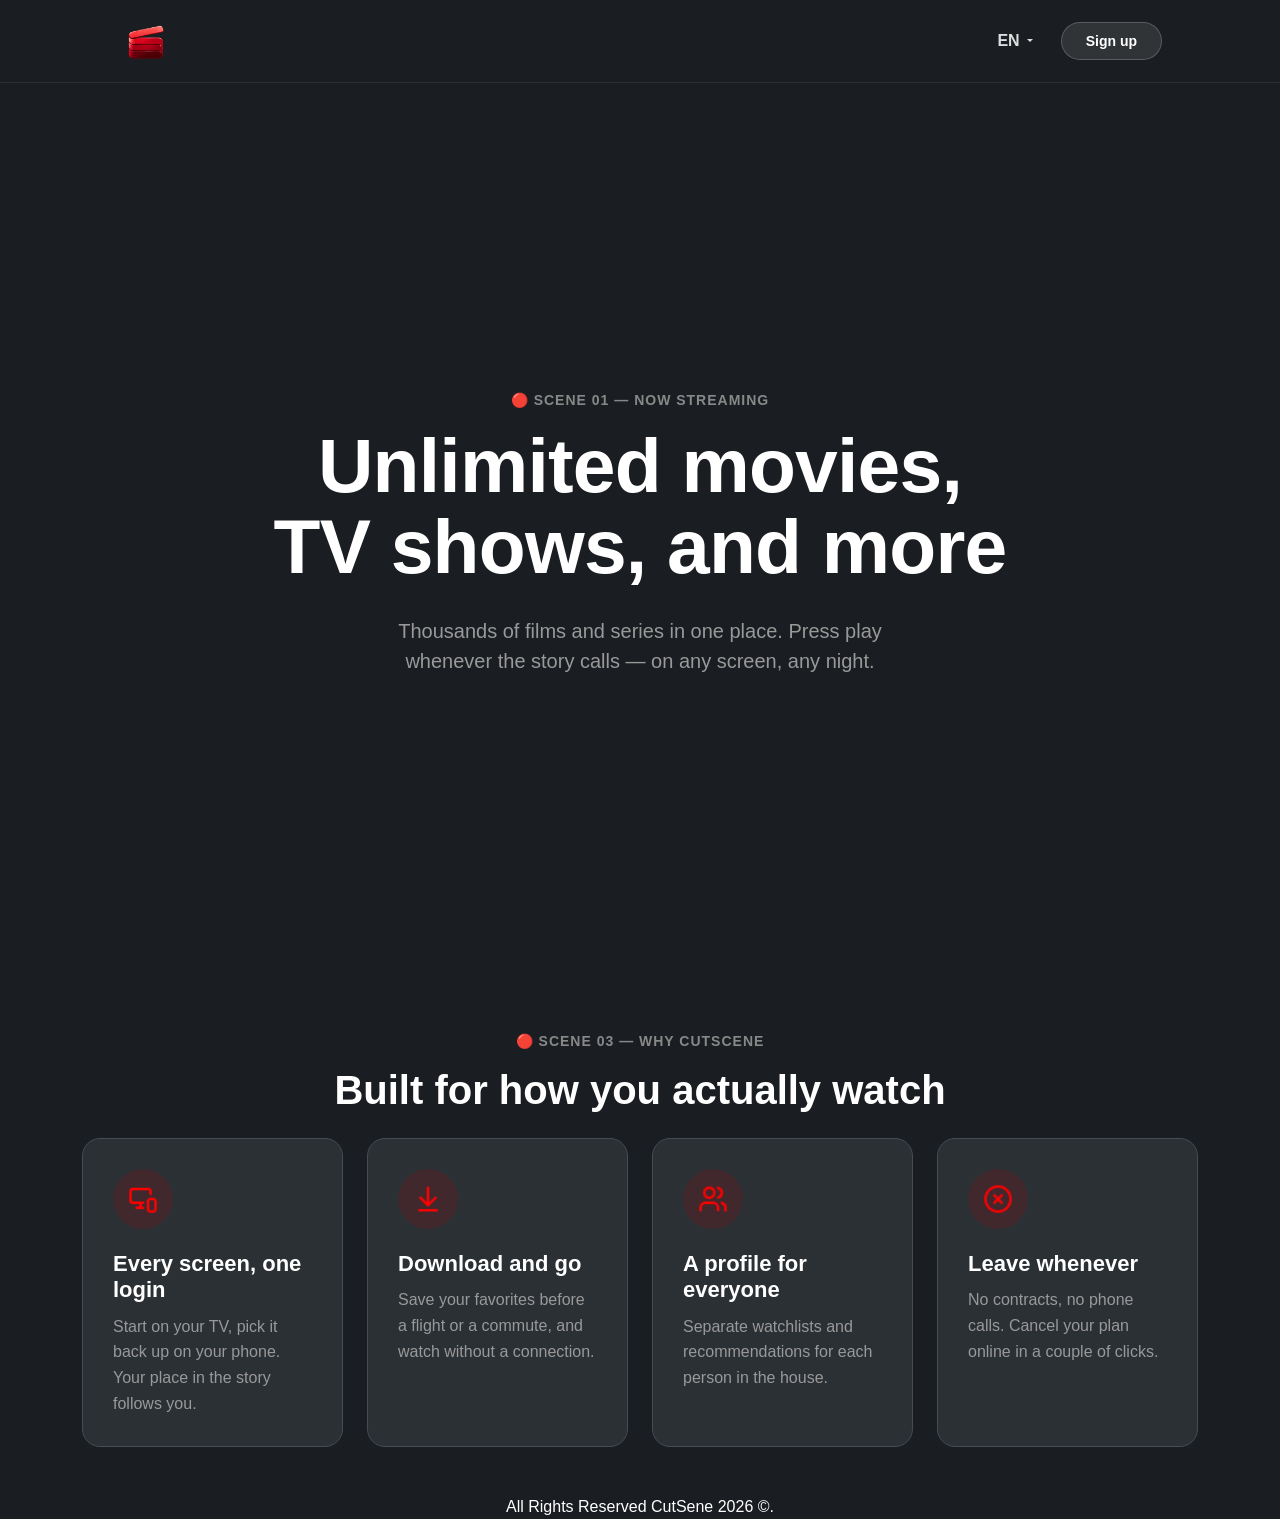
==== index.html @ 814984f8 "add signup page" ====
<!doctype html>
<html lang="en">
  <head>
    <!-- ترميز النصوص لتشفير الأحرف بدقة وتدعم كافة اللغات -->
    <meta charset="UTF-8" />

    <!-- ضبط أبعاد الشاشة لضمان تجاوب الموقع (Responsive) على كل الهواتف والشاشات -->
    <meta name="viewport" content="width=device-width, initial-scale=1.0" />

    <!-- عنوان الصفحة الذي يظهر في أعلى التبويب بالموقع -->
    <title>
      Watch Best New Movies &amp; Shows from Biggest Studios | Cutscene
    </title>

    <!-- استدعاء ملف تنسيقات Bootstrap 5 من الـ CDN مع تفعيل حماية SRI التشفيرية -->
    <link
      href="https://cdn.jsdelivr.net/npm/bootstrap@5.3.8/dist/css/bootstrap.min.css"
      rel="stylesheet"
      integrity="sha384-sRIl4kxILFvY47J16cr9ZwB07vP4J8+LH7qKQnuqkuIAvNWLzeN8tE5YBujZqJLB"
      crossorigin="anonymous"
    />

    <!-- ملف CSS المخصص للتعديل على التصميم الأساسي -->
    <link rel="stylesheet" href="assets/css/base.css" />
    <link rel="stylesheet" href="assets/css/home.css" />
  </head>
  <body>
    <!-- ==========================================
         شريط التنقل العلوي (Navbar)
         ========================================== -->
    <!-- navbar-expand-lg: تجعل القائمة مفرودة في الشاشات الكبيرة وتتحول لزر في الشاشات الصغيرة -->
    <nav class="navbar navbar-expand-lg custom-navbar">
      <!-- container px-5: حاوية تضمن توسيط المحتوى مع هامش داخلي جانبي -->
      <div class="container px-5">
        <!-- الشعار (Logo): رابط ينقل للصفحة الرئيسية -->
        <a class="navbar-brand me-4" href="#">
          <img
            src="assets/images/logo.png"
            alt="CutSene Logo"
            height="36"
            class="d-inline-block align-text-top"
          />
        </a>

        <!-- زر الهامبرجر (Toggle Button): يظهر فقط على الهواتف لفتح وغلق القائمة -->
        <!-- data-bs-toggle & data-bs-target: تربط الزر بـ id القائمة المطوية لفتحها بالجافاسكريبت -->
        <button
          class="navbar-toggler custom-toggler"
          type="button"
          data-bs-toggle="collapse"
          data-bs-target="#navbarContent"
          aria-controls="navbarContent"
          aria-expanded="false"
          aria-label="Toggle navigation"
        >
          <span class="navbar-toggler-icon"></span>
        </button>

        <!-- القائمة القابلة للطي (Collapsible Area) -->
        <div class="collapse navbar-collapse" id="navbarContent">
          <!-- مجموعة العناصر اليمنى (Right Actions) -->
          <!-- ms-auto: تضيف هامشاً تلقائياً في البداية ليدفع العناصر إلى أقصى اليمين -->
          <!-- gap-4: مسافة فاصلة بين القائمة المنسدلة والزر -->
          <div class="d-flex align-items-center gap-4 right-actions ms-auto">
            <!-- القائمة المنسدلة لاختيار اللغة (Language Dropdown) -->
            <div class="nav-item dropdown">
              <!-- dropdown-toggle: تضيف سهم القائمة المنسدلة وتفعل التفاعل معها -->
              <a
                class="nav-link dropdown-toggle text-white fw-semibold d-flex align-items-center gap-1"
                href="#"
                role="button"
                data-bs-toggle="dropdown"
                aria-expanded="false"
              >
                EN
              </a>
              <!-- dropdown-menu-dark: تجعل القائمة المنسدلة سوداء للتناسق مع الثيم -->
              <!-- dropdown-menu-end: تضمن محاذاة القائمة لليمين لكي لا تخرج عن الشاشة -->
              <ul class="dropdown-menu dropdown-menu-dark dropdown-menu-end">
                <li><a class="dropdown-item" href="#">AR</a></li>
                <li><a class="dropdown-item" href="#">EN</a></li>
              </ul>
            </div>

            <!-- زر البدء (Start Button) -->
            <!-- rounded-pill: تجعل حواف الزر دائرية تماماً (Capsule Style) -->
            <a
              href="pages/signup.html"
              class="btn btn-sign-in text-white rounded-pill fw-bold px-4"
              >Sign up</a
            >
          </div>
        </div>
      </div>
    </nav>

    <!-- ==========================================
         قسم الواجهة الرئيسية (Hero Section)
         ========================================== -->
    <section class="hero">
      <div class="container text-center">
        <!-- شارة إشعار المباشر (Now Streaming Badge) -->
        <p class="scene fw-bold">🔴 SCENE 01 — NOW STREAMING</p>

        <!-- العنوان الرئيسي (Main Heading) -->
        <!-- display-1: خط ضخم وجريء مخصص لليافطات الرئيسية في بوتستراب -->
        <h1 class="display-1 fw-bold">
          Unlimited movies,<br />
          TV shows, and more
        </h1>

        <!-- النص الوصفي الفرعي (Subtext) -->
        <!-- lead: يكبر حجم النص والتباعد ليجعل القراءة مريحة للمستخدم -->
        <p class="lead">
          Thousands of films and series in one place. Press play<br />
          whenever the story calls — on any screen, any night.
        </p>
      </div>
    </section>
    <section class="features-section py-5">
      <div class="container">
        <div class="text-center mb-4">
          <p class="scene fw-bold">🔴 SCENE 03 — WHY CUTSCENE</p>
          <h3>Built for how you actually watch</h3>
        </div>
        <div class="row g-4">
          <!-- Card 1 -->
          <div class="col-12 col-md-6 col-xl-3">
            <div class="feature-card">
              <div class="icon-box">
                <img
                  src="assets/images/monitor-smartphone.png"
                  alt="Every screen icon"
                />
              </div>
              <h5>Every screen, one login</h5>
              <p>
                Start on your TV, pick it back up on your phone. Your place in
                the story follows you.
              </p>
            </div>
          </div>
          <!-- Card 2 -->
          <div class="col-12 col-md-6 col-xl-3">
            <div class="feature-card">
              <div class="icon-box">
                <img
                  src="assets/images/arrow-down-to-line.png"
                  alt="Download icon"
                />
              </div>
              <h5>Download and go</h5>
              <p>
                Save your favorites before a flight or a commute, and watch
                without a connection.
              </p>
            </div>
          </div>
          <!-- Card 3 -->
          <div class="col-12 col-md-6 col-xl-3">
            <div class="feature-card">
              <div class="icon-box">
                <img src="assets/images/users.png" alt="Profiles icon" />
              </div>
              <h5>A profile for everyone</h5>
              <p>
                Separate watchlists and recommendations for each person in the
                house.
              </p>
            </div>
          </div>
          <!-- Card 4 -->
          <div class="col-12 col-md-6 col-xl-3">
            <div class="feature-card">
              <div class="icon-box">
                <img
                  src="assets/images/circle-x.png"
                  alt="Cancel anytime icon"
                />
              </div>
              <h5>Leave whenever</h5>
              <p>
                No contracts, no phone calls. Cancel your plan online in a
                couple of clicks.
              </p>
            </div>
          </div>
        </div>
      </div>
    </section>
    <!-- ==========================================
         الفوتر (Footer)
         ========================================== -->
    <footer class="custom-footer">
      <div class="container text-center">
        <!-- mb-0: إلغاء الهامش السفلي الافتراضي للفقرة لمنع المسافات الزائدة -->
        <p class="mb-0">All Rights Reserved CutSene 2026 ©.</p>
      </div>
    </footer>

    <!-- ملف Bootstrap Javascript Bundle (يشمل التفاعلات مثل فتح القوائم والـ Dropdowns) -->

    <script
      src="https://cdn.jsdelivr.net/npm/bootstrap@5.3.8/dist/js/bootstrap.bundle.min.js"
      integrity="sha384-FKyoEForCGlyvwx9Hj09JcYn3nv7wiPVlz7YYwJrWVcXK/BmnVDxM+D2scQbITxI"
      crossorigin="anonymous"
    ></script>
  </body>
</html>
---- assets/css/base.css ----
/* ==========================================
   Base / Shared Styles
   ========================================== */

/* Design Tokens */
/* Ensure padding & border don't break width */
*,
*::before,
*::after {
    box-sizing: border-box;
}
:root {
    --color-bg: #1a1d21;
    --color-bg-navbar: #1a1d21;
    --color-bg-card: #2b3035;
    --color-bg-icon: #40282d;
    --color-accent: #e50914;
    --color-text: #ffffff;
    --color-text-muted: #999999;
    --color-text-subtle: #888888;
    --color-border: #464c52;
    --color-border-soft: rgba(255, 255, 255, 0.08);

    --font-display: 'PP Right Grotesk', 'Clash Display', 'Arial Black', sans-serif;
    --font-body: -apple-system, BlinkMacSystemFont, 'Segoe UI', Roboto, Helvetica, Arial, sans-serif;

    --radius-sm: 10px;
    --radius-md: 18px;
    --radius-pill: 999px;
    --transition-base: all 0.3s ease;
    --shadow-card: 0 10px 30px rgba(0, 0, 0, 0.35);
}



body {
    display: flex;
    flex-direction: column;
    background-color: var(--color-bg);
    color: var(--color-text);
    font-family: var(--font-body);
    overflow-x: hidden;
}

img {
    max-width: 100%;
    height: auto;
}

a {
    color: var(--color-text);
    transition: var(--transition-base);
    text-decoration: none;
}

a:hover {
    color: var(--color-accent);
}


/* Footer */
/* .custom-footer {
    background-color: var(--color-bg);
    color: var(--color-text-subtle);
    padding: 20px 0;
    font-size: 14px;
    border-top: 1px solid var(--color-border-soft);
    margin-top: auto;
} */

/* Shared Responsive Styles */
@media (max-width: 991.98px) {
    .navbar .container {
        padding-left: 24px;
        padding-right: 24px;
    }

    .navbar-collapse {
        margin-top: 16px;
        padding-top: 16px;
        border-top: 1px solid var(--color-border-soft);
    }

    .btn-sign-in {
        text-align: center;
    }
}
---- assets/css/home.css ----
/* ==========================================
   Home Page Styles
   ========================================== */


.btn-sign-in {
    background-color: rgba(255, 255, 255, 0.1);
    border: 1px solid rgba(255, 255, 255, 0.2);
    font-size: 14px;
    padding: 10px 24px;
    line-height: 1.2;
    transition: var(--transition-base);
    white-space: nowrap;
}

.btn-sign-in:hover,
.btn-sign-in:focus {
    background-color: var(--color-accent);
    border-color: var(--color-accent);
    color: var(--color-text);
    transform: translateY(-1px);
}
.custom-navbar {
    background-color: var(--color-bg-navbar);
    padding: 16px 0;
    border-bottom: 1px solid var(--color-border-soft);
}

.navbar-brand img {
    width: auto;
    height: 36px;
}

.nav-link.dropdown-toggle {
    padding: 6px 4px;
    opacity: 0.85;
    transition: var(--transition-base);
}

.nav-link.dropdown-toggle:hover,
.nav-link.dropdown-toggle:focus,
.nav-link.dropdown-toggle.show {
    opacity: 1;
    color: var(--color-accent) !important;
}

.dropdown-toggle::after {
    vertical-align: middle;
    font-size: 12px;
}

.dropdown-menu {
    background-color: var(--color-bg-card);
    border: 1px solid var(--color-border);
    border-radius: var(--radius-sm);
    padding: 8px;
    margin-top: 10px;
}

.dropdown-item {
    color: var(--color-text);
    border-radius: 6px;
    padding: 8px 14px;
    transition: var(--transition-base);
}

.dropdown-item:hover,
.dropdown-item:focus {
    background-color: var(--color-accent);
    color: var(--color-text);
}

.custom-toggler {
    border-color: rgba(255, 255, 255, 0.15);
    padding: 6px 10px;
}

.custom-toggler:focus {
    box-shadow: 0 0 0 3px rgba(229, 9, 20, 0.35);
}

.custom-toggler .navbar-toggler-icon {
    filter: invert(1);
}

/* Hero */
.hero {
    padding: 100px 0;
}

.scene {
    color: var(--color-text-subtle);
    font-weight: 600;
    letter-spacing: 1px;
    font-size: 14px;
    margin-bottom: 14px;
}

.hero h1 {
    font-family: var(--font-display);
    font-weight: 600;
    letter-spacing: -0.01em;
    line-height: 1.05;
    font-size: clamp(2.5rem, 6vw, 5.5rem);
}

.hero .lead {
    max-width: 700px;
    margin: 30px auto 0;
    color: var(--color-text-muted);
    font-size: clamp(1rem, 2vw, 1.25rem);
}

/* Features & Cards */
.features-section h3 {
    color: var(--color-text);
    font-family: var(--font-display);
    font-size: clamp(1.75rem, 4vw, 2.5rem);
    font-weight: 700;
    margin-bottom: 10px;
}

.feature-card {
    background-color: var(--color-bg-card);
    border: 1px solid var(--color-border);
    border-radius: var(--radius-md);
    padding: 30px;
    height: 100%;
    transition: var(--transition-base);
}

.feature-card:hover {
    border-color: var(--color-accent);
    box-shadow: var(--shadow-card);
    transform: translateY(-4px);
}

.icon-box {
    width: 60px;
    height: 60px;
    background-color: var(--color-bg-icon);
    border-radius: 50%;
    display: flex;
    align-items: center;
    justify-content: center;
    margin-bottom: 22px;
}

.icon-box img {
    width: 30px;
    height: 30px;
    object-fit: contain;
}

.feature-card h5 {
    color: var(--color-text);
    font-size: 22px;
    font-weight: 700;
    margin-bottom: 10px;
}

.feature-card p {
    color: var(--color-text-muted);
    font-size: 16px;
    line-height: 1.6;
    margin: 0;
}


.footer-logo{ height: 26px; width: auto; }

/* Desktop Home Layout */
@media (min-width: 769px) {
    .hero {
        min-height: 100vh;
        display: flex;
        align-items: center;
        justify-content: center;
    }

    .features-section {
        padding-top: 80px;
        padding-bottom: 80px;
    }
}
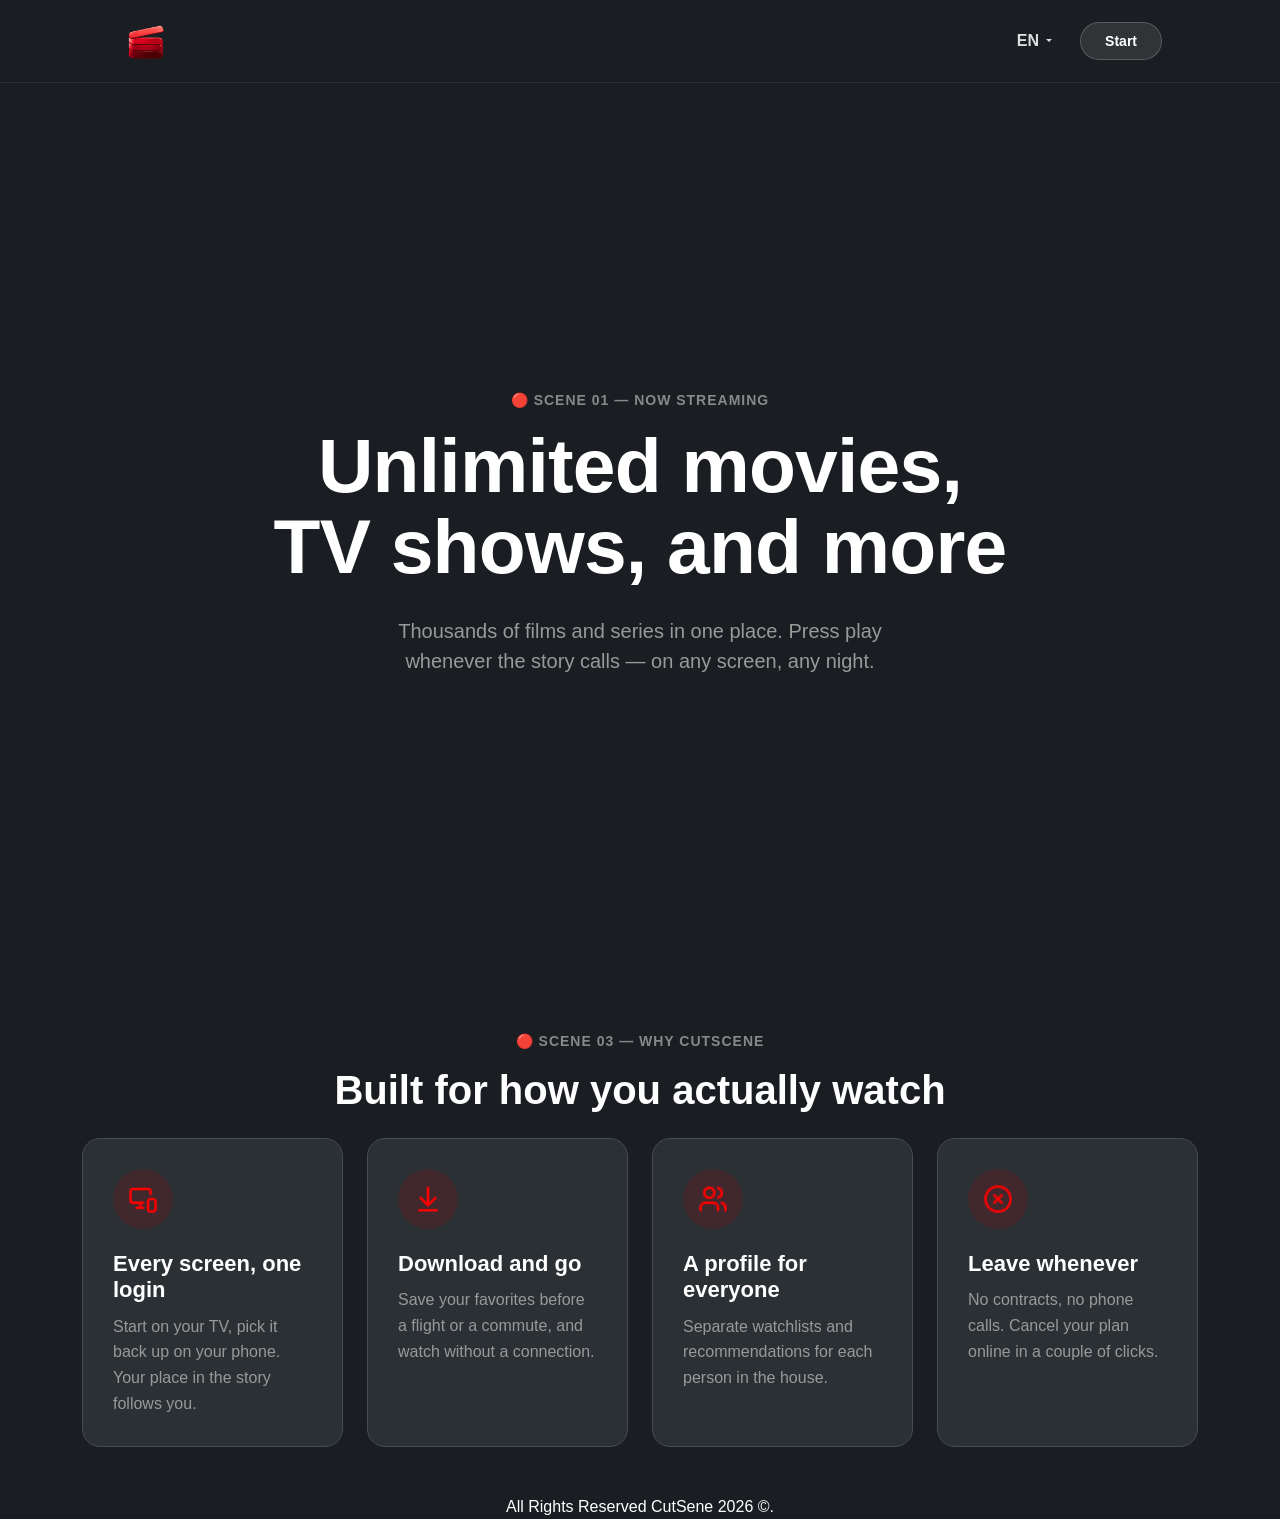
==== commit 61a884f2: "linkup pages" ====
--- a/index.html
+++ b/index.html
@@ -85,9 +85,9 @@
             <!-- زر البدء (Start Button) -->
             <!-- rounded-pill: تجعل حواف الزر دائرية تماماً (Capsule Style) -->
             <a
-              href="pages/signup.html"
+              href="pages/dashboard.html"
               class="btn btn-sign-in text-white rounded-pill fw-bold px-4"
-              >Sign up</a
+              >Start</a
             >
           </div>
         </div>
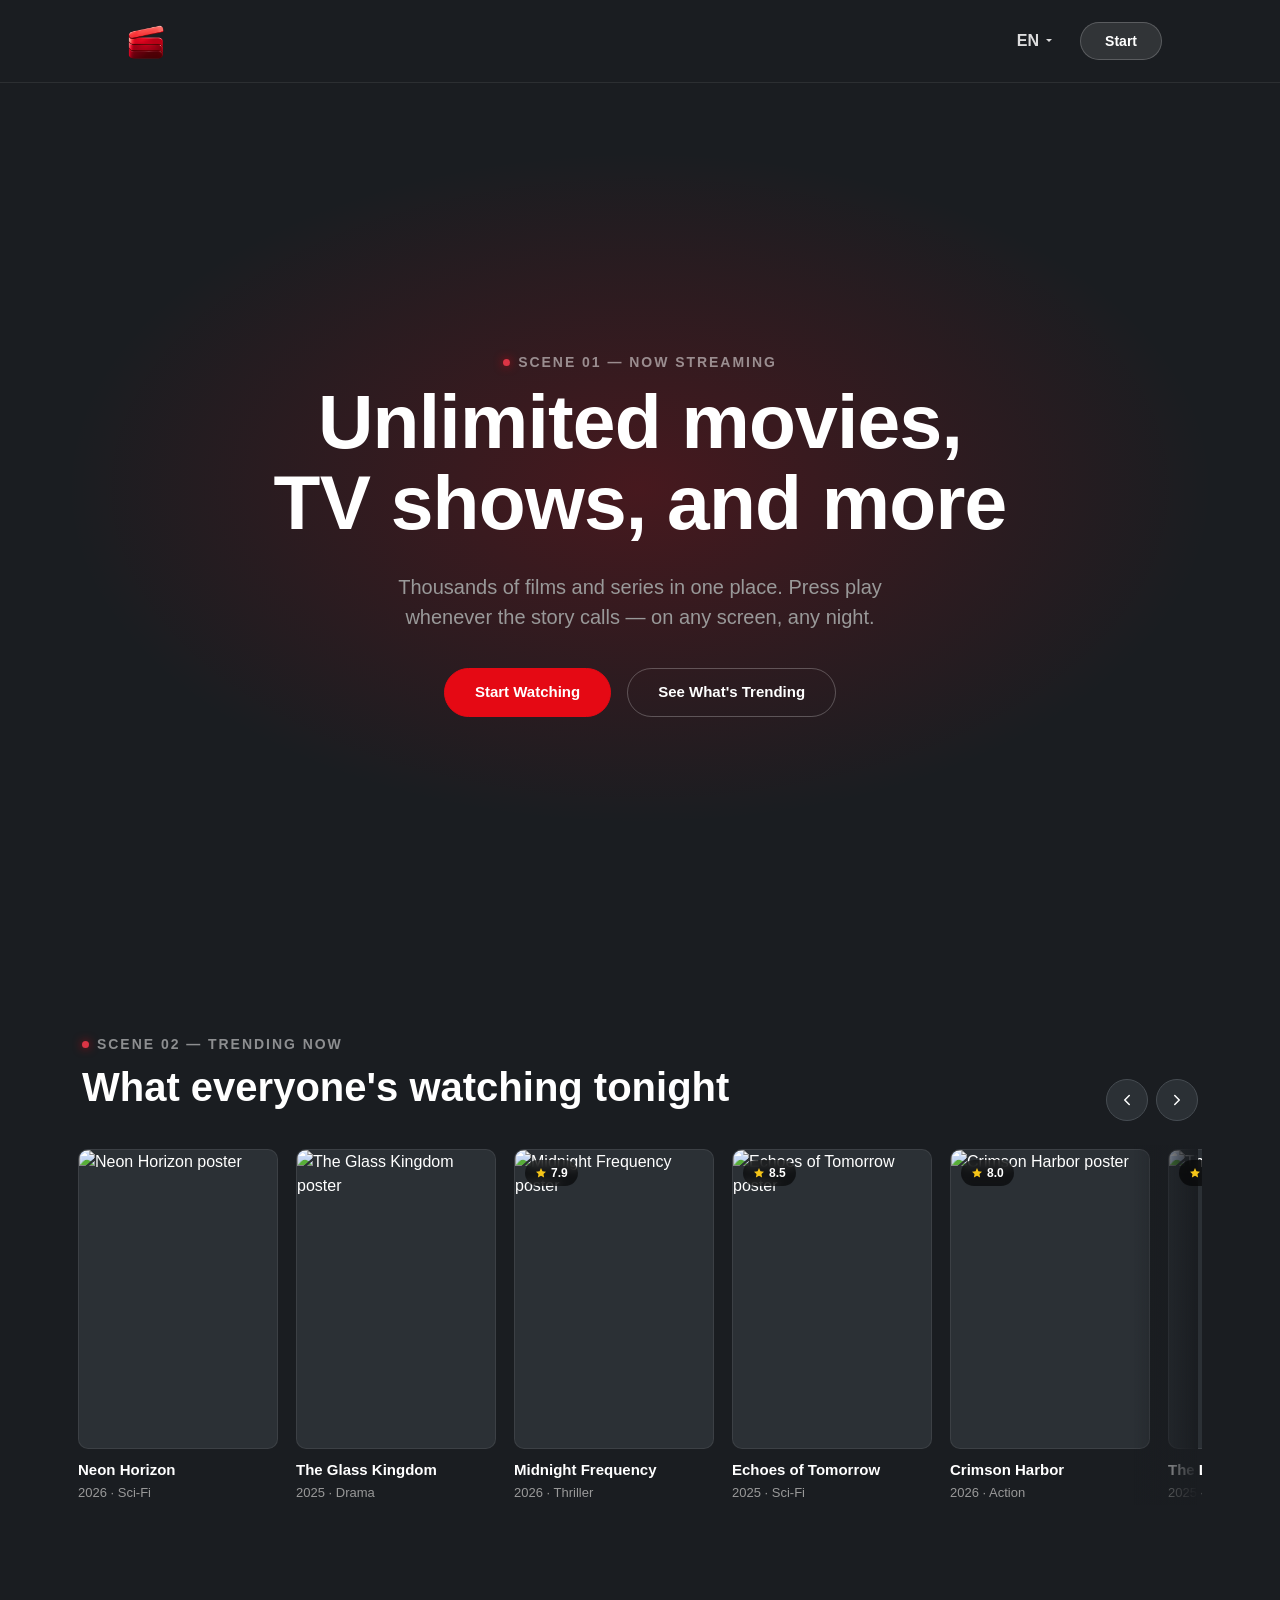
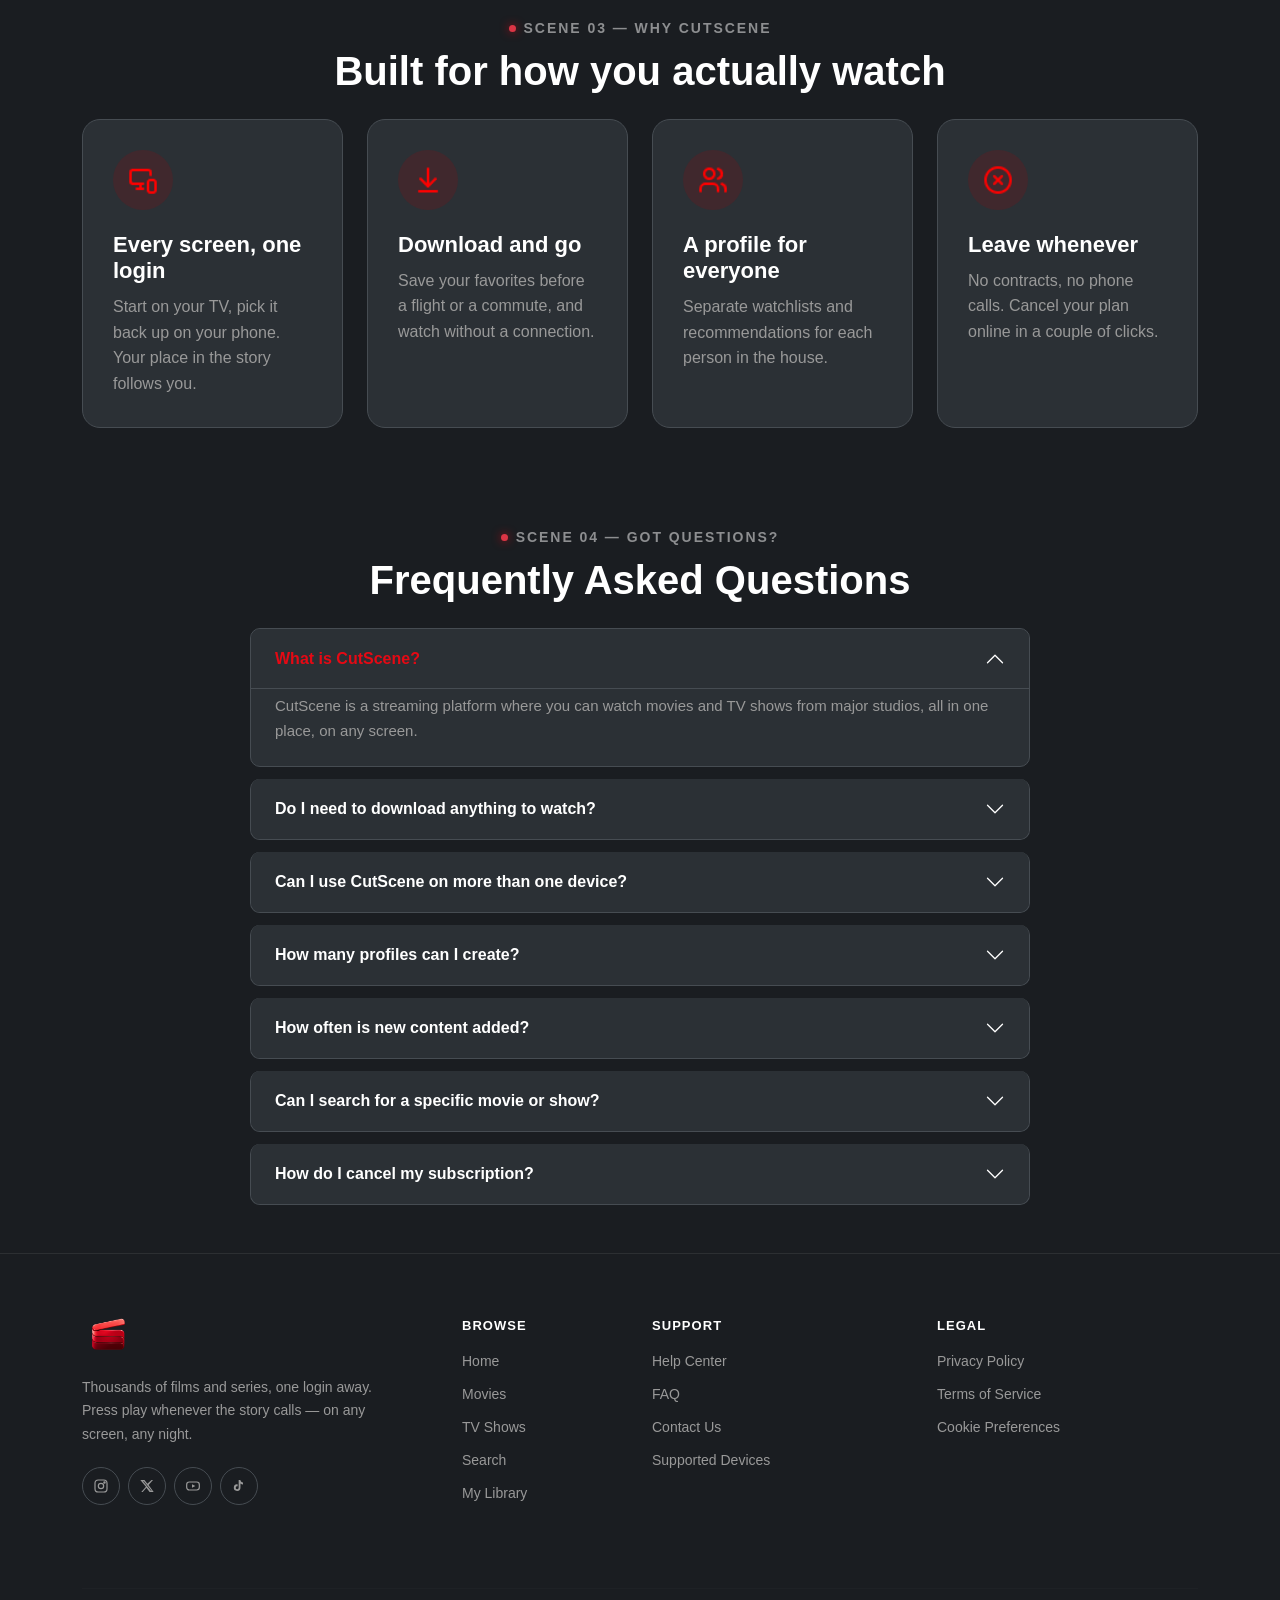
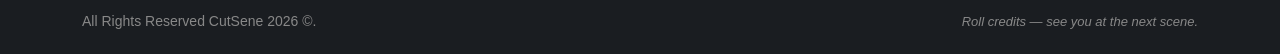
==== commit 31a41822: "new home page update" ====
--- a/index.html
+++ b/index.html
@@ -21,8 +21,8 @@
     />
 
     <!-- ملف CSS المخصص للتعديل على التصميم الأساسي -->
-    <link rel="stylesheet" href="assets/css/base.css" />
-    <link rel="stylesheet" href="assets/css/home.css" />
+    <link rel="stylesheet" href="./assets/css/base.css" />
+    <link rel="stylesheet" href="./assets/css/home.css" />
   </head>
   <body>
     <!-- ==========================================
@@ -85,7 +85,7 @@
             <!-- زر البدء (Start Button) -->
             <!-- rounded-pill: تجعل حواف الزر دائرية تماماً (Capsule Style) -->
             <a
-              href="pages/dashboard.html"
+              href="pages/home.html"
               class="btn btn-sign-in text-white rounded-pill fw-bold px-4"
               >Start</a
             >
@@ -99,8 +99,15 @@
          ========================================== -->
     <section class="hero">
       <div class="container text-center">
+        <div class="hero-glow" aria-hidden="true"></div>
+
         <!-- شارة إشعار المباشر (Now Streaming Badge) -->
-        <p class="scene fw-bold">🔴 SCENE 01 — NOW STREAMING</p>
+        <p
+          class="eyebrow d-inline-flex align-items-center gap-2 text-uppercase small fw-semibold text-white-50 mb-2"
+        >
+          <span class="eyebrow-dot rounded-circle bg-danger"></span>SCENE 01 —
+          NOW STREAMING
+        </p>
 
         <!-- العنوان الرئيسي (Main Heading) -->
         <!-- display-1: خط ضخم وجريء مخصص لليافطات الرئيسية في بوتستراب -->
@@ -115,12 +122,321 @@
           Thousands of films and series in one place. Press play<br />
           whenever the story calls — on any screen, any night.
         </p>
+
+        <!-- أزرار الدعوة لاتخاذ إجراء (Call-to-Action Buttons) -->
+        <div
+          class="hero-actions d-flex flex-column flex-sm-row justify-content-center align-items-center gap-3"
+        >
+          <a
+            href="pages/home.html"
+            class="btn btn-primary-accent rounded-pill fw-bold"
+            >Start Watching</a
+          >
+          <a href="#trending" class="btn btn-outline-ghost rounded-pill fw-bold"
+            >See What's Trending</a
+          >
+        </div>
       </div>
     </section>
-    <section class="features-section py-5">
+    <!-- ==========================================
+         قسم الأعلى مشاهدة الآن (Trending Now)
+         ========================================== -->
+    <section class="trending-section py-5" id="trending">
+      <div class="container">
+        <!-- عنوان القسم مع أزرار التحكم في السلايدر -->
+        <div
+          class="section-heading-row d-flex flex-wrap justify-content-between align-items-end mb-4"
+        >
+          <div>
+            <p
+              class="eyebrow d-inline-flex align-items-center gap-2 text-uppercase small fw-semibold text-white-50 mb-2"
+            >
+              <span class="eyebrow-dot rounded-circle bg-danger"></span>SCENE
+              02 — TRENDING NOW
+            </p>
+            <h3>What everyone's watching tonight</h3>
+          </div>
+
+          <!-- أزرار السابق/التالي للتحكم بالسلايدر يدوياً -->
+          <div class="trending-controls d-flex gap-2">
+            <button
+              type="button"
+              class="slider-btn"
+              id="trendPrevBtn"
+              aria-label="Scroll to previous titles"
+            >
+              <svg viewBox="0 0 24 24" fill="none" stroke="currentColor" stroke-width="2" stroke-linecap="round" stroke-linejoin="round">
+                <polyline points="15 18 9 12 15 6"></polyline>
+              </svg>
+            </button>
+            <button
+              type="button"
+              class="slider-btn"
+              id="trendNextBtn"
+              aria-label="Scroll to next titles"
+            >
+              <svg viewBox="0 0 24 24" fill="none" stroke="currentColor" stroke-width="2" stroke-linecap="round" stroke-linejoin="round">
+                <polyline points="9 18 15 12 9 6"></polyline>
+              </svg>
+            </button>
+          </div>
+        </div>
+
+        <!-- شريط البطاقات القابل للتمرير أفقياً -->
+        <div class="trending-wrapper">
+          <div class="trending-track" id="trendingTrack">
+            <!-- Card 1 -->
+            <article class="trending-card">
+              <div class="trending-poster">
+                <img
+                  src="https://picsum.photos/seed/neon-horizon/400/600"
+                  alt="Neon Horizon poster"
+                  loading="lazy"
+                />
+                
+                <div class="trending-hover">
+                  <button type="button" class="play-circle" aria-label="Play Neon Horizon">
+                    <svg viewBox="0 0 24 24" fill="currentColor"><path d="M8 5v14l11-7z"/></svg>
+                    
+
+                  </button>
+                </div>
+              </div>
+              <div class="trending-info">
+                <h6>Neon Horizon</h6>
+                <p>2026 · Sci-Fi</p>
+              </div>
+            </article>
+
+            <!-- Card 2 -->
+            <article class="trending-card">
+              <div class="trending-poster">
+                <img
+                  src="https://picsum.photos/seed/glass-kingdom/400/600"
+                  alt="The Glass Kingdom poster"
+                  loading="lazy"
+                />
+                
+                <div class="trending-hover">
+                  <button type="button" class="play-circle" aria-label="Play The Glass Kingdom">
+                    <svg viewBox="0 0 24 24" fill="currentColor"><path d="M8 5v14l11-7z"/></svg>
+                  </button>
+                </div>
+              </div>
+              <div class="trending-info">
+                <h6>The Glass Kingdom</h6>
+                <p>2025 · Drama</p>
+              </div>
+            </article>
+
+            <!-- Card 3 -->
+            <article class="trending-card">
+              <div class="trending-poster">
+                <img
+                  src="https://picsum.photos/seed/midnight-frequency/400/600"
+                  alt="Midnight Frequency poster"
+                  loading="lazy"
+                />
+                <span class="trending-rating">
+                  <svg viewBox="0 0 24 24"><path d="M12 2l2.9 6.26L22 9.27l-5 4.87L18.18 21 12 17.27 5.82 21 7 14.14l-5-4.87 7.1-1.01L12 2z"/></svg>
+                  7.9
+                </span>
+                <div class="trending-hover">
+                  <button type="button" class="play-circle" aria-label="Play Midnight Frequency">
+                    <svg viewBox="0 0 24 24" fill="currentColor"><path d="M8 5v14l11-7z"/></svg>
+                  </button>
+                </div>
+              </div>
+              <div class="trending-info">
+                <h6>Midnight Frequency</h6>
+                <p>2026 · Thriller</p>
+              </div>
+            </article>
+
+            <!-- Card 4 -->
+            <article class="trending-card">
+              <div class="trending-poster">
+                <img
+                  src="https://picsum.photos/seed/echoes-tomorrow/400/600"
+                  alt="Echoes of Tomorrow poster"
+                  loading="lazy"
+                />
+                <span class="trending-rating">
+                  <svg viewBox="0 0 24 24"><path d="M12 2l2.9 6.26L22 9.27l-5 4.87L18.18 21 12 17.27 5.82 21 7 14.14l-5-4.87 7.1-1.01L12 2z"/></svg>
+                  8.5
+                </span>
+                <div class="trending-hover">
+                  <button type="button" class="play-circle" aria-label="Play Echoes of Tomorrow">
+                    <svg viewBox="0 0 24 24" fill="currentColor"><path d="M8 5v14l11-7z"/></svg>
+                  </button>
+                </div>
+              </div>
+              <div class="trending-info">
+                <h6>Echoes of Tomorrow</h6>
+                <p>2025 · Sci-Fi</p>
+              </div>
+            </article>
+
+            <!-- Card 5 -->
+            <article class="trending-card">
+              <div class="trending-poster">
+                <img
+                  src="https://picsum.photos/seed/crimson-harbor/400/600"
+                  alt="Crimson Harbor poster"
+                  loading="lazy"
+                />
+                <span class="trending-rating">
+                  <svg viewBox="0 0 24 24"><path d="M12 2l2.9 6.26L22 9.27l-5 4.87L18.18 21 12 17.27 5.82 21 7 14.14l-5-4.87 7.1-1.01L12 2z"/></svg>
+                  8.0
+                </span>
+                <div class="trending-hover">
+                  <button type="button" class="play-circle" aria-label="Play Crimson Harbor">
+                    <svg viewBox="0 0 24 24" fill="currentColor"><path d="M8 5v14l11-7z"/></svg>
+                  </button>
+                </div>
+              </div>
+              <div class="trending-info">
+                <h6>Crimson Harbor</h6>
+                <p>2026 · Action</p>
+              </div>
+            </article>
+
+            <!-- Card 6 -->
+            <article class="trending-card">
+              <div class="trending-poster">
+                <img
+                  src="https://picsum.photos/seed/last-ember/400/600"
+                  alt="The Last Ember poster"
+                  loading="lazy"
+                />
+                <span class="trending-rating">
+                  <svg viewBox="0 0 24 24"><path d="M12 2l2.9 6.26L22 9.27l-5 4.87L18.18 21 12 17.27 5.82 21 7 14.14l-5-4.87 7.1-1.01L12 2z"/></svg>
+                  8.9
+                </span>
+                <div class="trending-hover">
+                  <button type="button" class="play-circle" aria-label="Play The Last Ember">
+                    <svg viewBox="0 0 24 24" fill="currentColor"><path d="M8 5v14l11-7z"/></svg>
+                  </button>
+                </div>
+              </div>
+              <div class="trending-info">
+                <h6>The Last Ember</h6>
+                <p>2025 · Fantasy</p>
+              </div>
+            </article>
+
+            <!-- Card 7 -->
+            <article class="trending-card">
+              <div class="trending-poster">
+                <img
+                  src="https://picsum.photos/seed/silent-static/400/600"
+                  alt="Silent Static poster"
+                  loading="lazy"
+                />
+                <span class="trending-rating">
+                  <svg viewBox="0 0 24 24"><path d="M12 2l2.9 6.26L22 9.27l-5 4.87L18.18 21 12 17.27 5.82 21 7 14.14l-5-4.87 7.1-1.01L12 2z"/></svg>
+                  7.6
+                </span>
+                <div class="trending-hover">
+                  <button type="button" class="play-circle" aria-label="Play Silent Static">
+                    <svg viewBox="0 0 24 24" fill="currentColor"><path d="M8 5v14l11-7z"/></svg>
+                  </button>
+                </div>
+              </div>
+              <div class="trending-info">
+                <h6>Silent Static</h6>
+                <p>2026 · Horror</p>
+              </div>
+            </article>
+
+            <!-- Card 8 -->
+            <article class="trending-card">
+              <div class="trending-poster">
+                <img
+                  src="https://picsum.photos/seed/paper-moon-rising/400/600"
+                  alt="Paper Moon Rising poster"
+                  loading="lazy"
+                />
+                <span class="trending-rating">
+                  <svg viewBox="0 0 24 24"><path d="M12 2l2.9 6.26L22 9.27l-5 4.87L18.18 21 12 17.27 5.82 21 7 14.14l-5-4.87 7.1-1.01L12 2z"/></svg>
+                  7.8
+                </span>
+                <div class="trending-hover">
+                  <button type="button" class="play-circle" aria-label="Play Paper Moon Rising">
+                    <svg viewBox="0 0 24 24" fill="currentColor"><path d="M8 5v14l11-7z"/></svg>
+                  </button>
+                </div>
+              </div>
+              <div class="trending-info">
+                <h6>Paper Moon Rising</h6>
+                <p>2025 · Romance</p>
+              </div>
+            </article>
+
+            <!-- Card 9 -->
+            <article class="trending-card">
+              <div class="trending-poster">
+                <img
+                  src="https://picsum.photos/seed/iron-curtain-falls/400/600"
+                  alt="Iron Curtain Falls poster"
+                  loading="lazy"
+                />
+                <span class="trending-rating">
+                  <svg viewBox="0 0 24 24"><path d="M12 2l2.9 6.26L22 9.27l-5 4.87L18.18 21 12 17.27 5.82 21 7 14.14l-5-4.87 7.1-1.01L12 2z"/></svg>
+                  8.3
+                </span>
+                <div class="trending-hover">
+                  <button type="button" class="play-circle" aria-label="Play Iron Curtain Falls">
+                    <svg viewBox="0 0 24 24" fill="currentColor"><path d="M8 5v14l11-7z"/></svg>
+                  </button>
+                </div>
+              </div>
+              <div class="trending-info">
+                <h6>Iron Curtain Falls</h6>
+                <p>2026 · War Drama</p>
+              </div>
+            </article>
+
+            <!-- Card 10 -->
+            <article class="trending-card">
+              <div class="trending-poster">
+                <img
+                  src="https://picsum.photos/seed/velvet-skyline/400/600"
+                  alt="Velvet Skyline poster"
+                  loading="lazy"
+                />
+                <span class="trending-rating">
+                  <svg viewBox="0 0 24 24"><path d="M12 2l2.9 6.26L22 9.27l-5 4.87L18.18 21 12 17.27 5.82 21 7 14.14l-5-4.87 7.1-1.01L12 2z"/></svg>
+                  7.4
+                </span>
+                <div class="trending-hover">
+                  <button type="button" class="play-circle" aria-label="Play Velvet Skyline">
+                    <svg viewBox="0 0 24 24" fill="currentColor"><path d="M8 5v14l11-7z"/></svg>
+                  </button>
+                </div>
+              </div>
+              <div class="trending-info">
+                <h6>Velvet Skyline</h6>
+                <p>2025 · Comedy</p>
+              </div>
+            </article>
+          </div>
+        </div>
+      </div>
+    </section>
+
+    <!-- ==========================================
+     قسم لماذا كتسين (Why CutScene - Features Cards)
+     ========================================== -->
+    <section class="features-section py-5 ">
       <div class="container">
         <div class="text-center mb-4">
-          <p class="scene fw-bold">🔴 SCENE 03 — WHY CUTSCENE</p>
+          <p
+            class="eyebrow d-inline-flex align-items-center gap-2 text-uppercase small fw-semibold text-white-50 mb-2"
+          >
+            <span class="eyebrow-dot rounded-circle bg-danger"></span>SCENE 03 —
+            WHY CUTSCENE
+          </p>
           <h3>Built for how you actually watch</h3>
         </div>
         <div class="row g-4">
@@ -188,13 +504,285 @@
         </div>
       </div>
     </section>
+
+    <!-- ==========================================
+         الأسئلة الشائعة (Frequently Asked Questions)
+         ========================================== -->
+    <section class="faq-section py-5" id="faq">
+      <div class="container">
+        <div class="text-center mb-4">
+          <p
+            class="eyebrow d-inline-flex align-items-center gap-2 text-uppercase small fw-semibold text-white-50 mb-2"
+          >
+            <span class="eyebrow-dot rounded-circle bg-danger"></span>SCENE 04 —
+            GOT QUESTIONS?
+          </p>
+          <h3>Frequently Asked Questions</h3>
+        </div>
+
+        <!-- أكورديون بوتستراب لعرض الأسئلة والأجوبة -->
+        <div class="accordion custom-accordion mx-auto" id="faqAccordion">
+          <div class="accordion-item">
+            <h2 class="accordion-header" id="faqHeadingOne">
+              <button
+                class="accordion-button"
+                type="button"
+                data-bs-toggle="collapse"
+                data-bs-target="#faqCollapseOne"
+                aria-expanded="true"
+                aria-controls="faqCollapseOne"
+              >
+                What is CutScene?
+              </button>
+            </h2>
+            <div
+              id="faqCollapseOne"
+              class="accordion-collapse collapse show"
+              aria-labelledby="faqHeadingOne"
+              data-bs-parent="#faqAccordion"
+            >
+              <div class="accordion-body">
+                CutScene is a streaming platform where you can watch movies
+                and TV shows from major studios, all in one place, on any
+                screen.
+              </div>
+            </div>
+          </div>
+
+          <div class="accordion-item">
+            <h2 class="accordion-header" id="faqHeadingTwo">
+              <button
+                class="accordion-button collapsed"
+                type="button"
+                data-bs-toggle="collapse"
+                data-bs-target="#faqCollapseTwo"
+                aria-expanded="false"
+                aria-controls="faqCollapseTwo"
+              >
+                Do I need to download anything to watch?
+              </button>
+            </h2>
+            <div
+              id="faqCollapseTwo"
+              class="accordion-collapse collapse"
+              aria-labelledby="faqHeadingTwo"
+              data-bs-parent="#faqAccordion"
+            >
+              <div class="accordion-body">
+                No downloads are required to stream. You can also save titles
+                for offline viewing so you can watch without a connection.
+              </div>
+            </div>
+          </div>
+
+          <div class="accordion-item">
+            <h2 class="accordion-header" id="faqHeadingThree">
+              <button
+                class="accordion-button collapsed"
+                type="button"
+                data-bs-toggle="collapse"
+                data-bs-target="#faqCollapseThree"
+                aria-expanded="false"
+                aria-controls="faqCollapseThree"
+              >
+                Can I use CutScene on more than one device?
+              </button>
+            </h2>
+            <div
+              id="faqCollapseThree"
+              class="accordion-collapse collapse"
+              aria-labelledby="faqHeadingThree"
+              data-bs-parent="#faqAccordion"
+            >
+              <div class="accordion-body">
+                Yes. Sign in on your TV, phone, tablet, or laptop, and pick up
+                right where you left off.
+              </div>
+            </div>
+          </div>
+
+          <div class="accordion-item">
+            <h2 class="accordion-header" id="faqHeadingFour">
+              <button
+                class="accordion-button collapsed"
+                type="button"
+                data-bs-toggle="collapse"
+                data-bs-target="#faqCollapseFour"
+                aria-expanded="false"
+                aria-controls="faqCollapseFour"
+              >
+                How many profiles can I create?
+              </button>
+            </h2>
+            <div
+              id="faqCollapseFour"
+              class="accordion-collapse collapse"
+              aria-labelledby="faqHeadingFour"
+              data-bs-parent="#faqAccordion"
+            >
+              <div class="accordion-body">
+                You can set up a separate profile for everyone in your
+                household, each with its own watchlist and recommendations.
+              </div>
+            </div>
+          </div>
+
+          <div class="accordion-item">
+            <h2 class="accordion-header" id="faqHeadingFive">
+              <button
+                class="accordion-button collapsed"
+                type="button"
+                data-bs-toggle="collapse"
+                data-bs-target="#faqCollapseFive"
+                aria-expanded="false"
+                aria-controls="faqCollapseFive"
+              >
+                How often is new content added?
+              </button>
+            </h2>
+            <div
+              id="faqCollapseFive"
+              class="accordion-collapse collapse"
+              aria-labelledby="faqHeadingFive"
+              data-bs-parent="#faqAccordion"
+            >
+              <div class="accordion-body">
+                New titles are added every week, including fresh releases
+                from major studios and returning seasons of ongoing shows.
+              </div>
+            </div>
+          </div>
+
+          <div class="accordion-item">
+            <h2 class="accordion-header" id="faqHeadingSix">
+              <button
+                class="accordion-button collapsed"
+                type="button"
+                data-bs-toggle="collapse"
+                data-bs-target="#faqCollapseSix"
+                aria-expanded="false"
+                aria-controls="faqCollapseSix"
+              >
+                Can I search for a specific movie or show?
+              </button>
+            </h2>
+            <div
+              id="faqCollapseSix"
+              class="accordion-collapse collapse"
+              aria-labelledby="faqHeadingSix"
+              data-bs-parent="#faqAccordion"
+            >
+              <div class="accordion-body">
+                Yes. Use the search bar to find titles by name, genre, or
+                cast, or browse curated collections on the home screen.
+              </div>
+            </div>
+          </div>
+
+          <div class="accordion-item">
+            <h2 class="accordion-header" id="faqHeadingSeven">
+              <button
+                class="accordion-button collapsed"
+                type="button"
+                data-bs-toggle="collapse"
+                data-bs-target="#faqCollapseSeven"
+                aria-expanded="false"
+                aria-controls="faqCollapseSeven"
+              >
+                How do I cancel my subscription?
+              </button>
+            </h2>
+            <div
+              id="faqCollapseSeven"
+              class="accordion-collapse collapse"
+              aria-labelledby="faqHeadingSeven"
+              data-bs-parent="#faqAccordion"
+            >
+              <div class="accordion-body">
+                There are no contracts. You can cancel online anytime from
+                your account settings — no phone call needed.
+              </div>
+            </div>
+          </div>
+        </div>
+      </div>
+    </section>
+
     <!-- ==========================================
          الفوتر (Footer)
          ========================================== -->
-    <footer class="custom-footer">
-      <div class="container text-center">
-        <!-- mb-0: إلغاء الهامش السفلي الافتراضي للفقرة لمنع المسافات الزائدة -->
-        <p class="mb-0">All Rights Reserved CutSene 2026 ©.</p>
+    <footer class="custom-footer footer-expanded">
+      <div class="container">
+        <div class="row gy-4 pb-4">
+          <!-- عمود الشعار والوصف -->
+          <div class="col-12 col-md-4">
+            <a class="footer-brand d-inline-flex align-items-center" href="#">
+              <img src="assets/images/logo.png" alt="CutSene Logo" />
+            </a>
+            <p class="footer-about">
+              Thousands of films and series, one login away. Press play
+              whenever the story calls — on any screen, any night.
+            </p>
+            <!-- روابط وسائل التواصل الاجتماعي -->
+            <div class="footer-social d-flex gap-2">
+              <a href="#" class="social-icon" aria-label="Instagram">
+                <svg viewBox="0 0 24 24" fill="none" stroke="currentColor" stroke-width="1.8"><rect x="3" y="3" width="18" height="18" rx="5"></rect><circle cx="12" cy="12" r="4"></circle><circle cx="17.2" cy="6.8" r="1"></circle></svg>
+              </a>
+              <a href="#" class="social-icon" aria-label="X">
+                <svg viewBox="0 0 24 24" fill="currentColor"><path d="M18.9 3H21l-6.6 7.5L22 21h-6.1l-4.8-6.3L5.6 21H3.4l7-8L2 3h6.2l4.3 5.7L18.9 3zm-1.1 16h1.2L7.2 5H6l11.8 14z"></path></svg>
+              </a>
+              <a href="#" class="social-icon" aria-label="YouTube">
+                <svg viewBox="0 0 24 24" fill="none" stroke="currentColor" stroke-width="1.8"><rect x="2.5" y="6" width="19" height="12" rx="4"></rect><path d="M10.5 9.5l5 2.5-5 2.5z" fill="currentColor" stroke="none"></path></svg>
+              </a>
+              <a href="#" class="social-icon" aria-label="TikTok">
+                <svg viewBox="0 0 24 24" fill="currentColor"><path d="M14 3c.4 2.1 1.9 3.6 4 3.9v2.8c-1.4-.1-2.7-.6-3.8-1.4v6.1a5 5 0 1 1-4.3-4.9v2.9a2.2 2.2 0 1 0 1.6 2.1V3h2.5z"></path></svg>
+              </a>
+            </div>
+          </div>
+
+          <!-- عمود روابط التصفح -->
+          <div class="col-6 col-md-2">
+            <h6 class="footer-heading">Browse</h6>
+            <ul class="footer-links list-unstyled">
+              <li><a href="#">Home</a></li>
+              <li><a href="#">Movies</a></li>
+              <li><a href="#">TV Shows</a></li>
+              <li><a href="#">Search</a></li>
+              <li><a href="#">My Library</a></li>
+            </ul>
+          </div>
+
+          <!-- عمود روابط الدعم -->
+          <div class="col-6 col-md-3">
+            <h6 class="footer-heading">Support</h6>
+            <ul class="footer-links list-unstyled">
+              <li><a href="#">Help Center</a></li>
+              <li><a href="#faq">FAQ</a></li>
+              <li><a href="#">Contact Us</a></li>
+              <li><a href="#">Supported Devices</a></li>
+            </ul>
+          </div>
+
+          <!-- عمود الروابط القانونية -->
+          <div class="col-6 col-md-3">
+            <h6 class="footer-heading">Legal</h6>
+            <ul class="footer-links list-unstyled">
+              <li><a href="#">Privacy Policy</a></li>
+              <li><a href="#">Terms of Service</a></li>
+              <li><a href="#">Cookie Preferences</a></li>
+            </ul>
+          </div>
+        </div>
+
+        <hr class="footer-divider" />
+
+        <!-- الشريط السفلي لحقوق النشر -->
+        <div
+          class="footer-bottom d-flex flex-column flex-sm-row justify-content-between align-items-center gap-2 text-center text-sm-start"
+        >
+          <p class="mb-0">All Rights Reserved CutSene 2026 ©.</p>
+          <p class="mb-0 footer-tagline">Roll credits — see you at the next scene.</p>
+        </div>
       </div>
     </footer>
 
@@ -205,5 +793,8 @@
       integrity="sha384-FKyoEForCGlyvwx9Hj09JcYn3nv7wiPVlz7YYwJrWVcXK/BmnVDxM+D2scQbITxI"
       crossorigin="anonymous"
     ></script>
+
+    <!-- ملف الجافاسكريبت الخاص بالصفحة (سلايدر الأعلى مشاهدة وتأثير شريط التنقل) -->
+    <script src="./assets/js/home.js"></script>
   </body>
 </html>
--- a/assets/css/base.css
+++ b/assets/css/base.css
@@ -56,17 +56,25 @@
 a:hover {
     color: var(--color-accent);
 }
+.eyebrow {
+    letter-spacing: .14em;
+}
 
+.eyebrow-dot {
+    width: 7px;
+    height: 7px;
+    box-shadow: 0 0 10px rgba(229, 9, 20, .75);
+}
 
 /* Footer */
-/* .custom-footer {
+.custom-footer {
     background-color: var(--color-bg);
     color: var(--color-text-subtle);
     padding: 20px 0;
     font-size: 14px;
     border-top: 1px solid var(--color-border-soft);
     margin-top: auto;
-} */
+}
 
 /* Shared Responsive Styles */
 @media (max-width: 991.98px) {
--- a/assets/css/home.css
+++ b/assets/css/home.css
@@ -24,6 +24,19 @@
     background-color: var(--color-bg-navbar);
     padding: 16px 0;
     border-bottom: 1px solid var(--color-border-soft);
+    /* Sticky so the navbar stays reachable while browsing long pages */
+    position: sticky;
+    top: 0;
+    z-index: 1030;
+    transition: background-color .3s ease, box-shadow .3s ease;
+}
+
+/* Applied via JS once the page scrolls past the hero glow */
+.custom-navbar.navbar-scrolled {
+    background-color: rgba(26, 29, 33, 0.92);
+    backdrop-filter: blur(10px);
+    -webkit-backdrop-filter: blur(10px);
+    box-shadow: 0 6px 24px rgba(0, 0, 0, 0.35);
 }
 
 .navbar-brand img {
@@ -86,7 +99,13 @@
 /* Hero */
 .hero {
     padding: 100px 0;
-}
+    /* Needed so .hero-glow (position:absolute) anchors to the hero, not the viewport */
+    position: relative;
+}
+.hero-glow{
+    position:absolute;inset:0;z-index:-1;pointer-events:none;
+    background:radial-gradient(ellipse 820px 480px at 50% 45%, rgba(229,9,20,.22), transparent 70%);
+  }
 
 .scene {
     color: var(--color-text-subtle);
@@ -108,11 +127,236 @@
     max-width: 700px;
     margin: 30px auto 0;
     color: var(--color-text-muted);
-    font-size: clamp(1rem, 2vw, 1.25rem);
-}
+}
+
+/* Hero call-to-action buttons */
+.hero-actions {
+    margin-top: 36px;
+}
+
+.btn-primary-accent {
+    background-color: var(--color-accent);
+    border: 1px solid var(--color-accent);
+    color: var(--color-text);
+    font-size: 15px;
+    padding: 12px 30px;
+    transition: var(--transition-base);
+}
+
+.btn-primary-accent:hover,
+.btn-primary-accent:focus {
+    background-color: #ff1c27;
+    border-color: #ff1c27;
+    color: var(--color-text);
+    transform: translateY(-2px);
+    box-shadow: 0 10px 24px rgba(229, 9, 20, .35);
+}
+
+.btn-outline-ghost {
+    background-color: transparent;
+    border: 1px solid rgba(255, 255, 255, .25);
+    color: var(--color-text);
+    font-size: 15px;
+    padding: 12px 30px;
+    transition: var(--transition-base);
+}
+
+.btn-outline-ghost:hover,
+.btn-outline-ghost:focus {
+    background-color: rgba(255, 255, 255, .06);
+    border-color: rgba(255, 255, 255, .6);
+    color: var(--color-text);
+    transform: translateY(-2px);
+}
+
+/* ================= Trending Now Section ================= */
+
+.trending-section .section-heading-row {
+    row-gap: 18px;
+}
+
+.trending-controls {
+    flex-shrink: 0;
+}
+
+.slider-btn {
+    width: 42px;
+    height: 42px;
+    border-radius: 50%;
+    background-color: var(--color-bg-card);
+    border: 1px solid var(--color-border);
+    color: var(--color-text);
+    display: flex;
+    align-items: center;
+    justify-content: center;
+    transition: var(--transition-base);
+    cursor: pointer;
+}
+
+.slider-btn:hover,
+.slider-btn:focus-visible {
+    background-color: var(--color-accent);
+    border-color: var(--color-accent);
+    transform: translateY(-2px);
+}
+
+.slider-btn svg {
+    width: 18px;
+    height: 18px;
+}
+
+/* Wrapper adds the fade mask that hints there's more to scroll */
+.trending-wrapper {
+    position: relative;
+}
+
+.trending-wrapper::after {
+    content: "";
+    position: absolute;
+    top: 0;
+    right: 0;
+    bottom: 14px;
+    width: 64px;
+    background: linear-gradient(to left, var(--color-bg), transparent);
+    pointer-events: none;
+}
+
+.trending-track {
+    display: flex;
+    gap: 18px;
+    overflow-x: auto;
+    scroll-snap-type: x mandatory;
+    -webkit-overflow-scrolling: touch;
+    padding: 4px 4px 16px;
+    margin: 0 -4px;
+    scrollbar-width: none;
+}
+
+.trending-track::-webkit-scrollbar {
+    display: none;
+}
+
+.trending-card {
+    flex: 0 0 auto;
+    width: 200px;
+    scroll-snap-align: start;
+}
+
+.trending-poster {
+    position: relative;
+    overflow: hidden;
+    border-radius: var(--radius-sm);
+    aspect-ratio: 2 / 3;
+    background-color: var(--color-bg-card);
+    border: 1px solid var(--color-border-soft);
+}
+
+.trending-poster img {
+    width: 100%;
+    height: 100%;
+    object-fit: cover;
+    display: block;
+    transition: transform .5s ease;
+}
+
+.trending-card:hover .trending-poster img {
+    transform: scale(1.08);
+}
+
+.trending-rating {
+    position: absolute;
+    top: 10px;
+    left: 10px;
+    z-index: 2;
+    display: inline-flex;
+    align-items: center;
+    gap: 4px;
+    background-color: rgba(0, 0, 0, .6);
+    backdrop-filter: blur(4px);
+    color: var(--color-text);
+    font-size: 12px;
+    font-weight: 700;
+    padding: 4px 10px;
+    border-radius: var(--radius-pill);
+}
+
+.trending-rating svg {
+    width: 12px;
+    height: 12px;
+    fill: #f5c518;
+}
+
+.trending-hover {
+    position: absolute;
+    inset: 0;
+    display: flex;
+    align-items: center;
+    justify-content: center;
+    background: linear-gradient(180deg, rgba(0, 0, 0, 0) 40%, rgba(0, 0, 0, .75) 100%);
+    opacity: 0;
+    transition: opacity .3s ease;
+}
+
+.trending-card:hover .trending-hover,
+.trending-card:focus-within .trending-hover {
+    opacity: 1;
+}
+
+.play-circle {
+    width: 50px;
+    height: 50px;
+    border-radius: 50%;
+    background-color: rgba(255, 255, 255, .12);
+    border: 1.5px solid rgba(255, 255, 255, .5);
+    backdrop-filter: blur(4px);
+    color: var(--color-text);
+    display: flex;
+    align-items: center;
+    justify-content: center;
+    transition: var(--transition-base);
+    cursor: pointer;
+}
+
+.play-circle svg {
+    width: 18px;
+    height: 18px;
+    margin-left: 2px;
+}
+
+.play-circle:hover,
+.play-circle:focus-visible {
+    background-color: var(--color-accent);
+    border-color: var(--color-accent);
+    transform: scale(1.08);
+}
+
+.trending-info {
+    padding-top: 12px;
+}
+
+.trending-info h6 {
+    font-size: 15px;
+    font-weight: 700;
+    color: var(--color-text);
+    margin-bottom: 4px;
+    white-space: nowrap;
+    overflow: hidden;
+    text-overflow: ellipsis;
+}
+
+.trending-info p {
+    font-size: 13px;
+    color: var(--color-text-muted);
+    margin: 0;
+}
+
+/* ================= Top in Egypt Section ================= */
+
 
 /* Features & Cards */
-.features-section h3 {
+.features-section h3,
+.trending-section h3,
+.faq-section h3 {
     color: var(--color-text);
     font-family: var(--font-display);
     font-size: clamp(1.75rem, 4vw, 2.5rem);
@@ -144,12 +388,18 @@
     align-items: center;
     justify-content: center;
     margin-bottom: 22px;
+    transition: var(--transition-base);
 }
 
 .icon-box img {
     width: 30px;
     height: 30px;
     object-fit: contain;
+}
+
+.feature-card:hover .icon-box {
+    background-color: var(--color-accent);
+    transform: scale(1.06);
 }
 
 .feature-card h5 {
@@ -166,8 +416,151 @@
     margin: 0;
 }
 
-
-.footer-logo{ height: 26px; width: auto; }
+/* ================= Frequently Asked Questions ================= */
+
+.faq-section .accordion {
+    max-width: 780px;
+}
+
+.custom-accordion {
+    --bs-accordion-bg: var(--color-bg-card);
+    --bs-accordion-border-color: var(--color-border);
+    --bs-accordion-color: var(--color-text);
+    --bs-accordion-btn-color: var(--color-text);
+    --bs-accordion-active-bg: var(--color-bg-card);
+    --bs-accordion-active-color: var(--color-accent);
+    --bs-accordion-btn-focus-box-shadow: 0 0 0 3px rgba(229, 9, 20, .3);
+    --bs-accordion-border-radius: var(--radius-sm);
+    --bs-accordion-inner-border-radius: calc(var(--radius-sm) - 1px);
+}
+
+.custom-accordion .accordion-item {
+    margin-bottom: 12px;
+    border-radius: var(--radius-sm);
+    overflow: hidden;
+}
+
+.custom-accordion .accordion-item:last-child {
+    margin-bottom: 0;
+}
+
+.custom-accordion .accordion-button {
+    font-weight: 600;
+    font-size: 16px;
+    padding: 20px 24px;
+}
+
+.custom-accordion .accordion-button::after {
+    filter: invert(1) brightness(2);
+}
+
+.custom-accordion .accordion-body {
+    color: var(--color-text-muted);
+    font-size: 15px;
+    line-height: 1.7;
+    padding: 4px 24px 22px;
+}
+
+/* ================= Footer ================= */
+
+.footer-expanded {
+    padding: 64px 0 0;
+}
+
+.footer-brand img {
+    height: 34px;
+}
+
+.footer-about {
+    color: var(--color-text-muted);
+    font-size: 14px;
+    line-height: 1.7;
+    max-width: 320px;
+    margin-top: 18px;
+}
+
+.footer-heading {
+    color: var(--color-text);
+    font-size: 13px;
+    font-weight: 700;
+    letter-spacing: .08em;
+    text-transform: uppercase;
+    margin-bottom: 18px;
+}
+
+.footer-links {
+    margin: 0;
+}
+
+.footer-links li {
+    margin-bottom: 12px;
+}
+
+.footer-links a {
+    color: var(--color-text-muted);
+    font-size: 14px;
+}
+
+.footer-links a:hover,
+.footer-links a:focus-visible {
+    color: var(--color-accent);
+}
+
+.footer-social {
+    margin-top: 20px;
+}
+
+.social-icon {
+    width: 38px;
+    height: 38px;
+    border-radius: 50%;
+    border: 1px solid var(--color-border);
+    display: flex;
+    align-items: center;
+    justify-content: center;
+    color: var(--color-text-muted);
+    transition: var(--transition-base);
+}
+
+.social-icon svg {
+    width: 16px;
+    height: 16px;
+}
+
+.social-icon:hover,
+.social-icon:focus-visible {
+    background-color: var(--color-accent);
+    border-color: var(--color-accent);
+    color: var(--color-text);
+    transform: translateY(-2px);
+}
+
+.footer-divider {
+    border: none;
+    border-top: 1px solid var(--color-border-soft);
+    margin: 48px 0 0;
+}
+
+.footer-bottom {
+    padding: 22px 0;
+}
+
+.footer-tagline {
+    color: var(--color-text-subtle);
+    font-size: 13px;
+    font-style: italic;
+}
+
+/* ================= Accessibility ================= */
+
+.btn:focus-visible,
+.slider-btn:focus-visible,
+.play-circle:focus-visible,
+.social-icon:focus-visible,
+a:focus-visible {
+    outline: 2px solid var(--color-accent);
+    outline-offset: 2px;
+}
 
 /* Desktop Home Layout */
 @media (min-width: 769px) {
@@ -183,3 +576,61 @@
         padding-bottom: 80px;
     }
 }
+
+/* ==========================================
+   Responsive
+   ========================================== */
+
+@media (max-width: 768px) {
+    .hero {
+        padding: 70px 0;
+    }
+
+    .hero-actions .btn {
+        width: 100%;
+    }
+
+    .trending-card {
+        width: 160px;
+    }
+
+    .footer-expanded {
+        padding-top: 48px;
+    }
+
+    .footer-about {
+        max-width: 100%;
+    }
+
+    .footer-divider {
+        margin-top: 32px;
+    }
+}
+
+@media (max-width: 575.98px) {
+    .trending-card {
+        width: 138px;
+    }
+
+    .slider-btn {
+        width: 38px;
+        height: 38px;
+    }
+
+    .custom-accordion .accordion-button {
+        font-size: 15px;
+        padding: 16px 18px;
+    }
+
+    .custom-accordion .accordion-body {
+        padding: 4px 18px 18px;
+    }
+}
+
+@media (prefers-reduced-motion: reduce) {
+    * {
+        transition-duration: 0.01ms !important;
+        animation-duration: 0.01ms !important;
+        scroll-behavior: auto !important;
+    }
+}
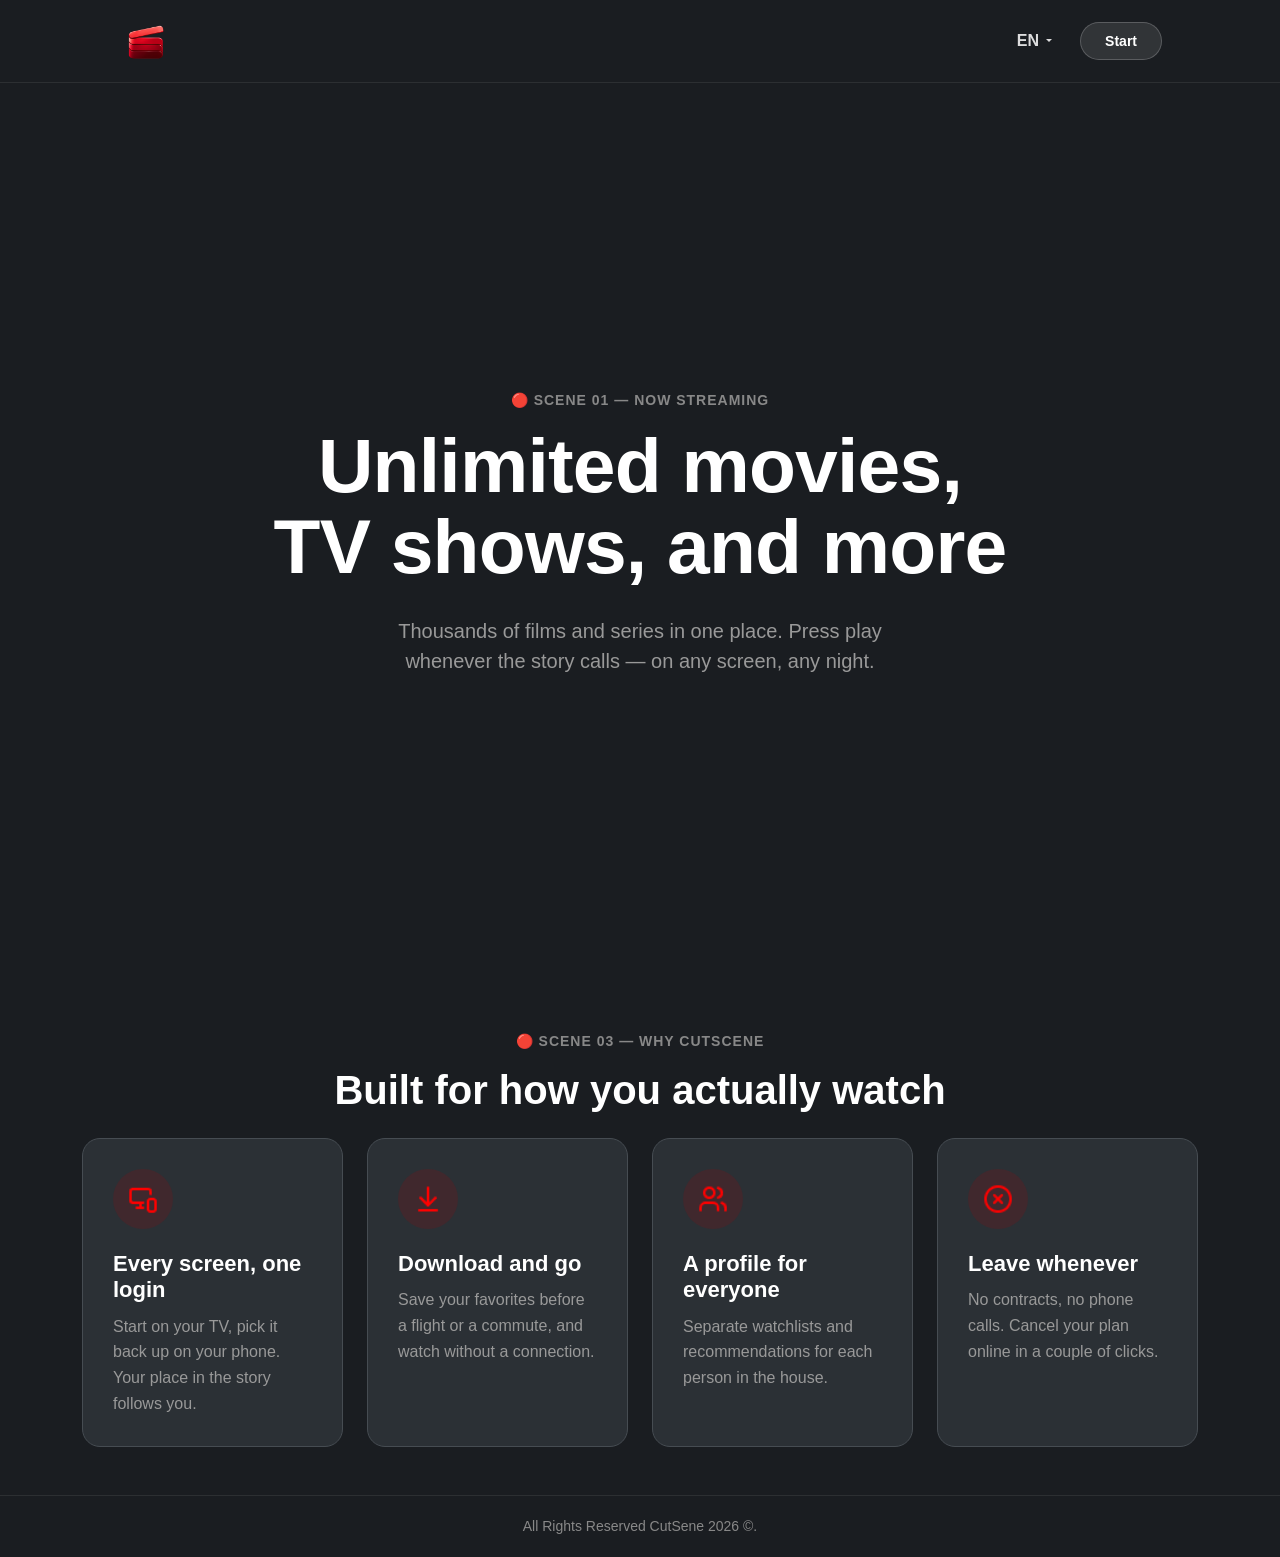
==== commit c65f96f6: "js and local storage added" ====
--- a/index.html
+++ b/index.html
@@ -6,7 +6,7 @@
 
     <!-- ضبط أبعاد الشاشة لضمان تجاوب الموقع (Responsive) على كل الهواتف والشاشات -->
     <meta name="viewport" content="width=device-width, initial-scale=1.0" />
-
+    <link rel="icon" href="../assets/images/logo.png" />
     <!-- عنوان الصفحة الذي يظهر في أعلى التبويب بالموقع -->
     <title>
       Watch Best New Movies &amp; Shows from Biggest Studios | Cutscene
@@ -21,8 +21,8 @@
     />
 
     <!-- ملف CSS المخصص للتعديل على التصميم الأساسي -->
-    <link rel="stylesheet" href="./assets/css/base.css" />
-    <link rel="stylesheet" href="./assets/css/home.css" />
+    <link rel="stylesheet" href="assets/css/base.css" />
+    <link rel="stylesheet" href="assets/css/home.css" />
   </head>
   <body>
     <!-- ==========================================
@@ -85,7 +85,7 @@
             <!-- زر البدء (Start Button) -->
             <!-- rounded-pill: تجعل حواف الزر دائرية تماماً (Capsule Style) -->
             <a
-              href="pages/home.html"
+              href="pages/dashboard.html"
               class="btn btn-sign-in text-white rounded-pill fw-bold px-4"
               >Start</a
             >
@@ -99,15 +99,8 @@
          ========================================== -->
     <section class="hero">
       <div class="container text-center">
-        <div class="hero-glow" aria-hidden="true"></div>
-
         <!-- شارة إشعار المباشر (Now Streaming Badge) -->
-        <p
-          class="eyebrow d-inline-flex align-items-center gap-2 text-uppercase small fw-semibold text-white-50 mb-2"
-        >
-          <span class="eyebrow-dot rounded-circle bg-danger"></span>SCENE 01 —
-          NOW STREAMING
-        </p>
+        <p class="scene fw-bold">🔴 SCENE 01 — NOW STREAMING</p>
 
         <!-- العنوان الرئيسي (Main Heading) -->
         <!-- display-1: خط ضخم وجريء مخصص لليافطات الرئيسية في بوتستراب -->
@@ -122,321 +115,12 @@
           Thousands of films and series in one place. Press play<br />
           whenever the story calls — on any screen, any night.
         </p>
-
-        <!-- أزرار الدعوة لاتخاذ إجراء (Call-to-Action Buttons) -->
-        <div
-          class="hero-actions d-flex flex-column flex-sm-row justify-content-center align-items-center gap-3"
-        >
-          <a
-            href="pages/home.html"
-            class="btn btn-primary-accent rounded-pill fw-bold"
-            >Start Watching</a
-          >
-          <a href="#trending" class="btn btn-outline-ghost rounded-pill fw-bold"
-            >See What's Trending</a
-          >
-        </div>
       </div>
     </section>
-    <!-- ==========================================
-         قسم الأعلى مشاهدة الآن (Trending Now)
-         ========================================== -->
-    <section class="trending-section py-5" id="trending">
-      <div class="container">
-        <!-- عنوان القسم مع أزرار التحكم في السلايدر -->
-        <div
-          class="section-heading-row d-flex flex-wrap justify-content-between align-items-end mb-4"
-        >
-          <div>
-            <p
-              class="eyebrow d-inline-flex align-items-center gap-2 text-uppercase small fw-semibold text-white-50 mb-2"
-            >
-              <span class="eyebrow-dot rounded-circle bg-danger"></span>SCENE
-              02 — TRENDING NOW
-            </p>
-            <h3>What everyone's watching tonight</h3>
-          </div>
-
-          <!-- أزرار السابق/التالي للتحكم بالسلايدر يدوياً -->
-          <div class="trending-controls d-flex gap-2">
-            <button
-              type="button"
-              class="slider-btn"
-              id="trendPrevBtn"
-              aria-label="Scroll to previous titles"
-            >
-              <svg viewBox="0 0 24 24" fill="none" stroke="currentColor" stroke-width="2" stroke-linecap="round" stroke-linejoin="round">
-                <polyline points="15 18 9 12 15 6"></polyline>
-              </svg>
-            </button>
-            <button
-              type="button"
-              class="slider-btn"
-              id="trendNextBtn"
-              aria-label="Scroll to next titles"
-            >
-              <svg viewBox="0 0 24 24" fill="none" stroke="currentColor" stroke-width="2" stroke-linecap="round" stroke-linejoin="round">
-                <polyline points="9 18 15 12 9 6"></polyline>
-              </svg>
-            </button>
-          </div>
-        </div>
-
-        <!-- شريط البطاقات القابل للتمرير أفقياً -->
-        <div class="trending-wrapper">
-          <div class="trending-track" id="trendingTrack">
-            <!-- Card 1 -->
-            <article class="trending-card">
-              <div class="trending-poster">
-                <img
-                  src="https://picsum.photos/seed/neon-horizon/400/600"
-                  alt="Neon Horizon poster"
-                  loading="lazy"
-                />
-                
-                <div class="trending-hover">
-                  <button type="button" class="play-circle" aria-label="Play Neon Horizon">
-                    <svg viewBox="0 0 24 24" fill="currentColor"><path d="M8 5v14l11-7z"/></svg>
-                    
-
-                  </button>
-                </div>
-              </div>
-              <div class="trending-info">
-                <h6>Neon Horizon</h6>
-                <p>2026 · Sci-Fi</p>
-              </div>
-            </article>
-
-            <!-- Card 2 -->
-            <article class="trending-card">
-              <div class="trending-poster">
-                <img
-                  src="https://picsum.photos/seed/glass-kingdom/400/600"
-                  alt="The Glass Kingdom poster"
-                  loading="lazy"
-                />
-                
-                <div class="trending-hover">
-                  <button type="button" class="play-circle" aria-label="Play The Glass Kingdom">
-                    <svg viewBox="0 0 24 24" fill="currentColor"><path d="M8 5v14l11-7z"/></svg>
-                  </button>
-                </div>
-              </div>
-              <div class="trending-info">
-                <h6>The Glass Kingdom</h6>
-                <p>2025 · Drama</p>
-              </div>
-            </article>
-
-            <!-- Card 3 -->
-            <article class="trending-card">
-              <div class="trending-poster">
-                <img
-                  src="https://picsum.photos/seed/midnight-frequency/400/600"
-                  alt="Midnight Frequency poster"
-                  loading="lazy"
-                />
-                <span class="trending-rating">
-                  <svg viewBox="0 0 24 24"><path d="M12 2l2.9 6.26L22 9.27l-5 4.87L18.18 21 12 17.27 5.82 21 7 14.14l-5-4.87 7.1-1.01L12 2z"/></svg>
-                  7.9
-                </span>
-                <div class="trending-hover">
-                  <button type="button" class="play-circle" aria-label="Play Midnight Frequency">
-                    <svg viewBox="0 0 24 24" fill="currentColor"><path d="M8 5v14l11-7z"/></svg>
-                  </button>
-                </div>
-              </div>
-              <div class="trending-info">
-                <h6>Midnight Frequency</h6>
-                <p>2026 · Thriller</p>
-              </div>
-            </article>
-
-            <!-- Card 4 -->
-            <article class="trending-card">
-              <div class="trending-poster">
-                <img
-                  src="https://picsum.photos/seed/echoes-tomorrow/400/600"
-                  alt="Echoes of Tomorrow poster"
-                  loading="lazy"
-                />
-                <span class="trending-rating">
-                  <svg viewBox="0 0 24 24"><path d="M12 2l2.9 6.26L22 9.27l-5 4.87L18.18 21 12 17.27 5.82 21 7 14.14l-5-4.87 7.1-1.01L12 2z"/></svg>
-                  8.5
-                </span>
-                <div class="trending-hover">
-                  <button type="button" class="play-circle" aria-label="Play Echoes of Tomorrow">
-                    <svg viewBox="0 0 24 24" fill="currentColor"><path d="M8 5v14l11-7z"/></svg>
-                  </button>
-                </div>
-              </div>
-              <div class="trending-info">
-                <h6>Echoes of Tomorrow</h6>
-                <p>2025 · Sci-Fi</p>
-              </div>
-            </article>
-
-            <!-- Card 5 -->
-            <article class="trending-card">
-              <div class="trending-poster">
-                <img
-                  src="https://picsum.photos/seed/crimson-harbor/400/600"
-                  alt="Crimson Harbor poster"
-                  loading="lazy"
-                />
-                <span class="trending-rating">
-                  <svg viewBox="0 0 24 24"><path d="M12 2l2.9 6.26L22 9.27l-5 4.87L18.18 21 12 17.27 5.82 21 7 14.14l-5-4.87 7.1-1.01L12 2z"/></svg>
-                  8.0
-                </span>
-                <div class="trending-hover">
-                  <button type="button" class="play-circle" aria-label="Play Crimson Harbor">
-                    <svg viewBox="0 0 24 24" fill="currentColor"><path d="M8 5v14l11-7z"/></svg>
-                  </button>
-                </div>
-              </div>
-              <div class="trending-info">
-                <h6>Crimson Harbor</h6>
-                <p>2026 · Action</p>
-              </div>
-            </article>
-
-            <!-- Card 6 -->
-            <article class="trending-card">
-              <div class="trending-poster">
-                <img
-                  src="https://picsum.photos/seed/last-ember/400/600"
-                  alt="The Last Ember poster"
-                  loading="lazy"
-                />
-                <span class="trending-rating">
-                  <svg viewBox="0 0 24 24"><path d="M12 2l2.9 6.26L22 9.27l-5 4.87L18.18 21 12 17.27 5.82 21 7 14.14l-5-4.87 7.1-1.01L12 2z"/></svg>
-                  8.9
-                </span>
-                <div class="trending-hover">
-                  <button type="button" class="play-circle" aria-label="Play The Last Ember">
-                    <svg viewBox="0 0 24 24" fill="currentColor"><path d="M8 5v14l11-7z"/></svg>
-                  </button>
-                </div>
-              </div>
-              <div class="trending-info">
-                <h6>The Last Ember</h6>
-                <p>2025 · Fantasy</p>
-              </div>
-            </article>
-
-            <!-- Card 7 -->
-            <article class="trending-card">
-              <div class="trending-poster">
-                <img
-                  src="https://picsum.photos/seed/silent-static/400/600"
-                  alt="Silent Static poster"
-                  loading="lazy"
-                />
-                <span class="trending-rating">
-                  <svg viewBox="0 0 24 24"><path d="M12 2l2.9 6.26L22 9.27l-5 4.87L18.18 21 12 17.27 5.82 21 7 14.14l-5-4.87 7.1-1.01L12 2z"/></svg>
-                  7.6
-                </span>
-                <div class="trending-hover">
-                  <button type="button" class="play-circle" aria-label="Play Silent Static">
-                    <svg viewBox="0 0 24 24" fill="currentColor"><path d="M8 5v14l11-7z"/></svg>
-                  </button>
-                </div>
-              </div>
-              <div class="trending-info">
-                <h6>Silent Static</h6>
-                <p>2026 · Horror</p>
-              </div>
-            </article>
-
-            <!-- Card 8 -->
-            <article class="trending-card">
-              <div class="trending-poster">
-                <img
-                  src="https://picsum.photos/seed/paper-moon-rising/400/600"
-                  alt="Paper Moon Rising poster"
-                  loading="lazy"
-                />
-                <span class="trending-rating">
-                  <svg viewBox="0 0 24 24"><path d="M12 2l2.9 6.26L22 9.27l-5 4.87L18.18 21 12 17.27 5.82 21 7 14.14l-5-4.87 7.1-1.01L12 2z"/></svg>
-                  7.8
-                </span>
-                <div class="trending-hover">
-                  <button type="button" class="play-circle" aria-label="Play Paper Moon Rising">
-                    <svg viewBox="0 0 24 24" fill="currentColor"><path d="M8 5v14l11-7z"/></svg>
-                  </button>
-                </div>
-              </div>
-              <div class="trending-info">
-                <h6>Paper Moon Rising</h6>
-                <p>2025 · Romance</p>
-              </div>
-            </article>
-
-            <!-- Card 9 -->
-            <article class="trending-card">
-              <div class="trending-poster">
-                <img
-                  src="https://picsum.photos/seed/iron-curtain-falls/400/600"
-                  alt="Iron Curtain Falls poster"
-                  loading="lazy"
-                />
-                <span class="trending-rating">
-                  <svg viewBox="0 0 24 24"><path d="M12 2l2.9 6.26L22 9.27l-5 4.87L18.18 21 12 17.27 5.82 21 7 14.14l-5-4.87 7.1-1.01L12 2z"/></svg>
-                  8.3
-                </span>
-                <div class="trending-hover">
-                  <button type="button" class="play-circle" aria-label="Play Iron Curtain Falls">
-                    <svg viewBox="0 0 24 24" fill="currentColor"><path d="M8 5v14l11-7z"/></svg>
-                  </button>
-                </div>
-              </div>
-              <div class="trending-info">
-                <h6>Iron Curtain Falls</h6>
-                <p>2026 · War Drama</p>
-              </div>
-            </article>
-
-            <!-- Card 10 -->
-            <article class="trending-card">
-              <div class="trending-poster">
-                <img
-                  src="https://picsum.photos/seed/velvet-skyline/400/600"
-                  alt="Velvet Skyline poster"
-                  loading="lazy"
-                />
-                <span class="trending-rating">
-                  <svg viewBox="0 0 24 24"><path d="M12 2l2.9 6.26L22 9.27l-5 4.87L18.18 21 12 17.27 5.82 21 7 14.14l-5-4.87 7.1-1.01L12 2z"/></svg>
-                  7.4
-                </span>
-                <div class="trending-hover">
-                  <button type="button" class="play-circle" aria-label="Play Velvet Skyline">
-                    <svg viewBox="0 0 24 24" fill="currentColor"><path d="M8 5v14l11-7z"/></svg>
-                  </button>
-                </div>
-              </div>
-              <div class="trending-info">
-                <h6>Velvet Skyline</h6>
-                <p>2025 · Comedy</p>
-              </div>
-            </article>
-          </div>
-        </div>
-      </div>
-    </section>
-
-    <!-- ==========================================
-     قسم لماذا كتسين (Why CutScene - Features Cards)
-     ========================================== -->
-    <section class="features-section py-5 ">
+    <section class="features-section py-5">
       <div class="container">
         <div class="text-center mb-4">
-          <p
-            class="eyebrow d-inline-flex align-items-center gap-2 text-uppercase small fw-semibold text-white-50 mb-2"
-          >
-            <span class="eyebrow-dot rounded-circle bg-danger"></span>SCENE 03 —
-            WHY CUTSCENE
-          </p>
+          <p class="scene fw-bold">🔴 SCENE 03 — WHY CUTSCENE</p>
           <h3>Built for how you actually watch</h3>
         </div>
         <div class="row g-4">
@@ -504,285 +188,13 @@
         </div>
       </div>
     </section>
-
-    <!-- ==========================================
-         الأسئلة الشائعة (Frequently Asked Questions)
-         ========================================== -->
-    <section class="faq-section py-5" id="faq">
-      <div class="container">
-        <div class="text-center mb-4">
-          <p
-            class="eyebrow d-inline-flex align-items-center gap-2 text-uppercase small fw-semibold text-white-50 mb-2"
-          >
-            <span class="eyebrow-dot rounded-circle bg-danger"></span>SCENE 04 —
-            GOT QUESTIONS?
-          </p>
-          <h3>Frequently Asked Questions</h3>
-        </div>
-
-        <!-- أكورديون بوتستراب لعرض الأسئلة والأجوبة -->
-        <div class="accordion custom-accordion mx-auto" id="faqAccordion">
-          <div class="accordion-item">
-            <h2 class="accordion-header" id="faqHeadingOne">
-              <button
-                class="accordion-button"
-                type="button"
-                data-bs-toggle="collapse"
-                data-bs-target="#faqCollapseOne"
-                aria-expanded="true"
-                aria-controls="faqCollapseOne"
-              >
-                What is CutScene?
-              </button>
-            </h2>
-            <div
-              id="faqCollapseOne"
-              class="accordion-collapse collapse show"
-              aria-labelledby="faqHeadingOne"
-              data-bs-parent="#faqAccordion"
-            >
-              <div class="accordion-body">
-                CutScene is a streaming platform where you can watch movies
-                and TV shows from major studios, all in one place, on any
-                screen.
-              </div>
-            </div>
-          </div>
-
-          <div class="accordion-item">
-            <h2 class="accordion-header" id="faqHeadingTwo">
-              <button
-                class="accordion-button collapsed"
-                type="button"
-                data-bs-toggle="collapse"
-                data-bs-target="#faqCollapseTwo"
-                aria-expanded="false"
-                aria-controls="faqCollapseTwo"
-              >
-                Do I need to download anything to watch?
-              </button>
-            </h2>
-            <div
-              id="faqCollapseTwo"
-              class="accordion-collapse collapse"
-              aria-labelledby="faqHeadingTwo"
-              data-bs-parent="#faqAccordion"
-            >
-              <div class="accordion-body">
-                No downloads are required to stream. You can also save titles
-                for offline viewing so you can watch without a connection.
-              </div>
-            </div>
-          </div>
-
-          <div class="accordion-item">
-            <h2 class="accordion-header" id="faqHeadingThree">
-              <button
-                class="accordion-button collapsed"
-                type="button"
-                data-bs-toggle="collapse"
-                data-bs-target="#faqCollapseThree"
-                aria-expanded="false"
-                aria-controls="faqCollapseThree"
-              >
-                Can I use CutScene on more than one device?
-              </button>
-            </h2>
-            <div
-              id="faqCollapseThree"
-              class="accordion-collapse collapse"
-              aria-labelledby="faqHeadingThree"
-              data-bs-parent="#faqAccordion"
-            >
-              <div class="accordion-body">
-                Yes. Sign in on your TV, phone, tablet, or laptop, and pick up
-                right where you left off.
-              </div>
-            </div>
-          </div>
-
-          <div class="accordion-item">
-            <h2 class="accordion-header" id="faqHeadingFour">
-              <button
-                class="accordion-button collapsed"
-                type="button"
-                data-bs-toggle="collapse"
-                data-bs-target="#faqCollapseFour"
-                aria-expanded="false"
-                aria-controls="faqCollapseFour"
-              >
-                How many profiles can I create?
-              </button>
-            </h2>
-            <div
-              id="faqCollapseFour"
-              class="accordion-collapse collapse"
-              aria-labelledby="faqHeadingFour"
-              data-bs-parent="#faqAccordion"
-            >
-              <div class="accordion-body">
-                You can set up a separate profile for everyone in your
-                household, each with its own watchlist and recommendations.
-              </div>
-            </div>
-          </div>
-
-          <div class="accordion-item">
-            <h2 class="accordion-header" id="faqHeadingFive">
-              <button
-                class="accordion-button collapsed"
-                type="button"
-                data-bs-toggle="collapse"
-                data-bs-target="#faqCollapseFive"
-                aria-expanded="false"
-                aria-controls="faqCollapseFive"
-              >
-                How often is new content added?
-              </button>
-            </h2>
-            <div
-              id="faqCollapseFive"
-              class="accordion-collapse collapse"
-              aria-labelledby="faqHeadingFive"
-              data-bs-parent="#faqAccordion"
-            >
-              <div class="accordion-body">
-                New titles are added every week, including fresh releases
-                from major studios and returning seasons of ongoing shows.
-              </div>
-            </div>
-          </div>
-
-          <div class="accordion-item">
-            <h2 class="accordion-header" id="faqHeadingSix">
-              <button
-                class="accordion-button collapsed"
-                type="button"
-                data-bs-toggle="collapse"
-                data-bs-target="#faqCollapseSix"
-                aria-expanded="false"
-                aria-controls="faqCollapseSix"
-              >
-                Can I search for a specific movie or show?
-              </button>
-            </h2>
-            <div
-              id="faqCollapseSix"
-              class="accordion-collapse collapse"
-              aria-labelledby="faqHeadingSix"
-              data-bs-parent="#faqAccordion"
-            >
-              <div class="accordion-body">
-                Yes. Use the search bar to find titles by name, genre, or
-                cast, or browse curated collections on the home screen.
-              </div>
-            </div>
-          </div>
-
-          <div class="accordion-item">
-            <h2 class="accordion-header" id="faqHeadingSeven">
-              <button
-                class="accordion-button collapsed"
-                type="button"
-                data-bs-toggle="collapse"
-                data-bs-target="#faqCollapseSeven"
-                aria-expanded="false"
-                aria-controls="faqCollapseSeven"
-              >
-                How do I cancel my subscription?
-              </button>
-            </h2>
-            <div
-              id="faqCollapseSeven"
-              class="accordion-collapse collapse"
-              aria-labelledby="faqHeadingSeven"
-              data-bs-parent="#faqAccordion"
-            >
-              <div class="accordion-body">
-                There are no contracts. You can cancel online anytime from
-                your account settings — no phone call needed.
-              </div>
-            </div>
-          </div>
-        </div>
-      </div>
-    </section>
-
     <!-- ==========================================
          الفوتر (Footer)
          ========================================== -->
-    <footer class="custom-footer footer-expanded">
-      <div class="container">
-        <div class="row gy-4 pb-4">
-          <!-- عمود الشعار والوصف -->
-          <div class="col-12 col-md-4">
-            <a class="footer-brand d-inline-flex align-items-center" href="#">
-              <img src="assets/images/logo.png" alt="CutSene Logo" />
-            </a>
-            <p class="footer-about">
-              Thousands of films and series, one login away. Press play
-              whenever the story calls — on any screen, any night.
-            </p>
-            <!-- روابط وسائل التواصل الاجتماعي -->
-            <div class="footer-social d-flex gap-2">
-              <a href="#" class="social-icon" aria-label="Instagram">
-                <svg viewBox="0 0 24 24" fill="none" stroke="currentColor" stroke-width="1.8"><rect x="3" y="3" width="18" height="18" rx="5"></rect><circle cx="12" cy="12" r="4"></circle><circle cx="17.2" cy="6.8" r="1"></circle></svg>
-              </a>
-              <a href="#" class="social-icon" aria-label="X">
-                <svg viewBox="0 0 24 24" fill="currentColor"><path d="M18.9 3H21l-6.6 7.5L22 21h-6.1l-4.8-6.3L5.6 21H3.4l7-8L2 3h6.2l4.3 5.7L18.9 3zm-1.1 16h1.2L7.2 5H6l11.8 14z"></path></svg>
-              </a>
-              <a href="#" class="social-icon" aria-label="YouTube">
-                <svg viewBox="0 0 24 24" fill="none" stroke="currentColor" stroke-width="1.8"><rect x="2.5" y="6" width="19" height="12" rx="4"></rect><path d="M10.5 9.5l5 2.5-5 2.5z" fill="currentColor" stroke="none"></path></svg>
-              </a>
-              <a href="#" class="social-icon" aria-label="TikTok">
-                <svg viewBox="0 0 24 24" fill="currentColor"><path d="M14 3c.4 2.1 1.9 3.6 4 3.9v2.8c-1.4-.1-2.7-.6-3.8-1.4v6.1a5 5 0 1 1-4.3-4.9v2.9a2.2 2.2 0 1 0 1.6 2.1V3h2.5z"></path></svg>
-              </a>
-            </div>
-          </div>
-
-          <!-- عمود روابط التصفح -->
-          <div class="col-6 col-md-2">
-            <h6 class="footer-heading">Browse</h6>
-            <ul class="footer-links list-unstyled">
-              <li><a href="#">Home</a></li>
-              <li><a href="#">Movies</a></li>
-              <li><a href="#">TV Shows</a></li>
-              <li><a href="#">Search</a></li>
-              <li><a href="#">My Library</a></li>
-            </ul>
-          </div>
-
-          <!-- عمود روابط الدعم -->
-          <div class="col-6 col-md-3">
-            <h6 class="footer-heading">Support</h6>
-            <ul class="footer-links list-unstyled">
-              <li><a href="#">Help Center</a></li>
-              <li><a href="#faq">FAQ</a></li>
-              <li><a href="#">Contact Us</a></li>
-              <li><a href="#">Supported Devices</a></li>
-            </ul>
-          </div>
-
-          <!-- عمود الروابط القانونية -->
-          <div class="col-6 col-md-3">
-            <h6 class="footer-heading">Legal</h6>
-            <ul class="footer-links list-unstyled">
-              <li><a href="#">Privacy Policy</a></li>
-              <li><a href="#">Terms of Service</a></li>
-              <li><a href="#">Cookie Preferences</a></li>
-            </ul>
-          </div>
-        </div>
-
-        <hr class="footer-divider" />
-
-        <!-- الشريط السفلي لحقوق النشر -->
-        <div
-          class="footer-bottom d-flex flex-column flex-sm-row justify-content-between align-items-center gap-2 text-center text-sm-start"
-        >
-          <p class="mb-0">All Rights Reserved CutSene 2026 ©.</p>
-          <p class="mb-0 footer-tagline">Roll credits — see you at the next scene.</p>
-        </div>
+    <footer class="custom-footer">
+      <div class="container text-center">
+        <!-- mb-0: إلغاء الهامش السفلي الافتراضي للفقرة لمنع المسافات الزائدة -->
+        <p class="mb-0">All Rights Reserved CutSene 2026 ©.</p>
       </div>
     </footer>
 
@@ -793,8 +205,5 @@
       integrity="sha384-FKyoEForCGlyvwx9Hj09JcYn3nv7wiPVlz7YYwJrWVcXK/BmnVDxM+D2scQbITxI"
       crossorigin="anonymous"
     ></script>
-
-    <!-- ملف الجافاسكريبت الخاص بالصفحة (سلايدر الأعلى مشاهدة وتأثير شريط التنقل) -->
-    <script src="./assets/js/home.js"></script>
   </body>
 </html>
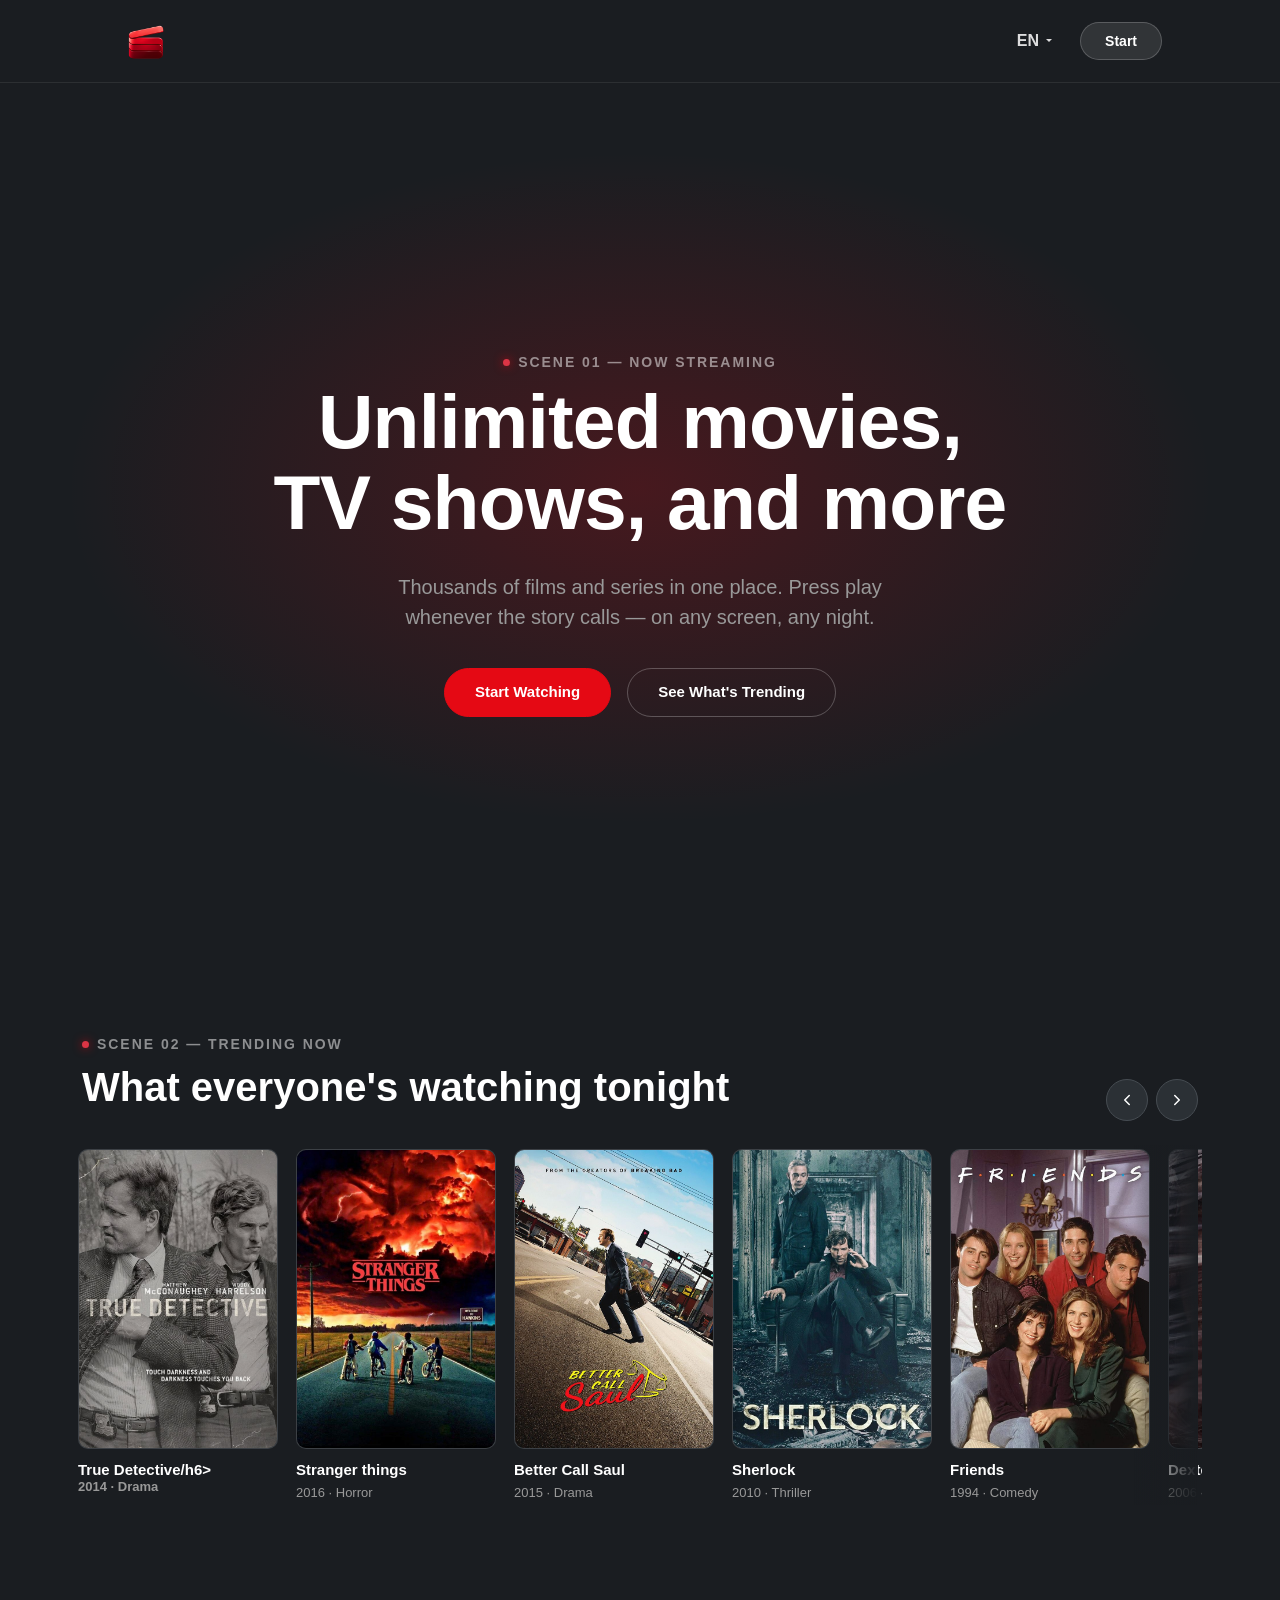
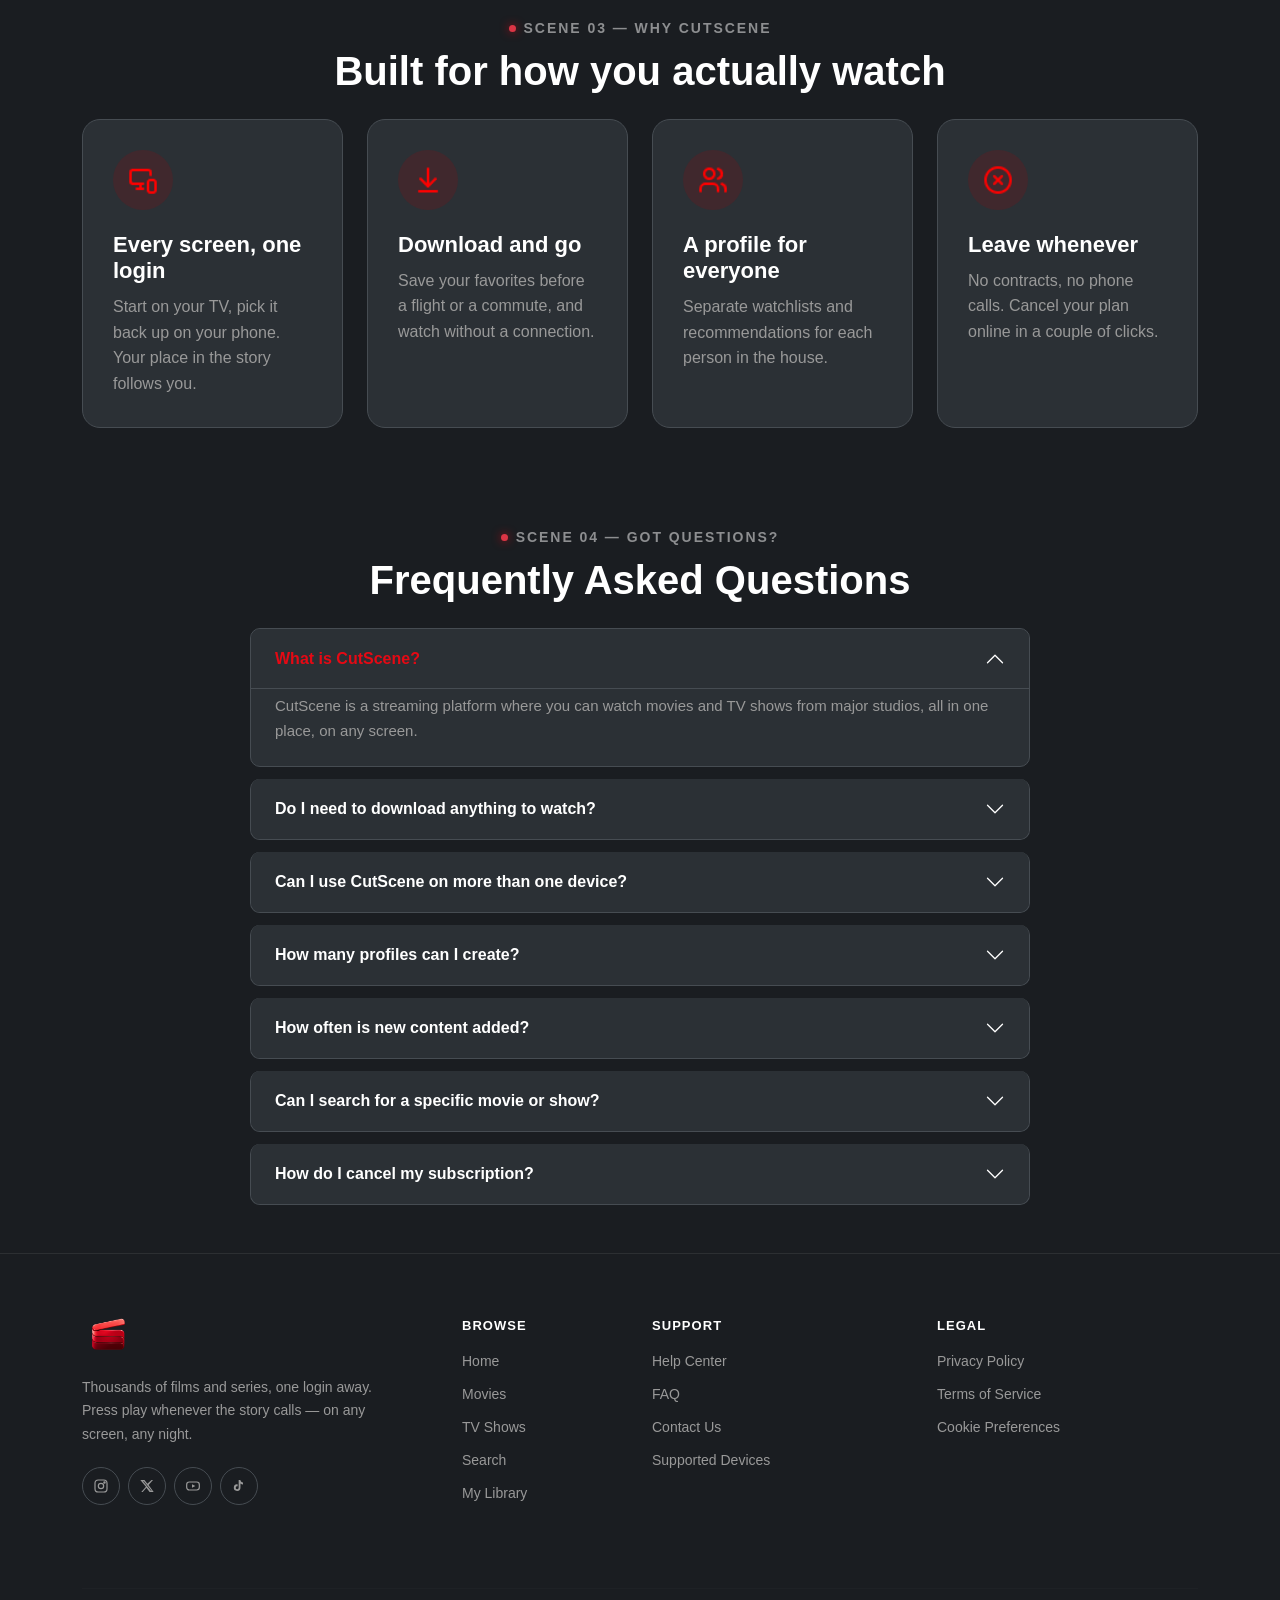
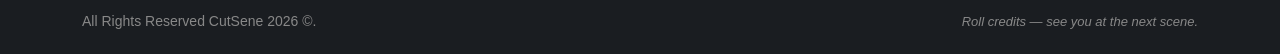
==== commit f45daf87: "movies addition" ====
--- a/index.html
+++ b/index.html
@@ -6,7 +6,7 @@
 
     <!-- ضبط أبعاد الشاشة لضمان تجاوب الموقع (Responsive) على كل الهواتف والشاشات -->
     <meta name="viewport" content="width=device-width, initial-scale=1.0" />
-    <link rel="icon" href="../assets/images/logo.png" />
+
     <!-- عنوان الصفحة الذي يظهر في أعلى التبويب بالموقع -->
     <title>
       Watch Best New Movies &amp; Shows from Biggest Studios | Cutscene
@@ -21,8 +21,8 @@
     />
 
     <!-- ملف CSS المخصص للتعديل على التصميم الأساسي -->
-    <link rel="stylesheet" href="assets/css/base.css" />
-    <link rel="stylesheet" href="assets/css/home.css" />
+    <link rel="stylesheet" href="./assets/css/base.css" />
+    <link rel="stylesheet" href="./assets/css/home.css" />
   </head>
   <body>
     <!-- ==========================================
@@ -85,7 +85,7 @@
             <!-- زر البدء (Start Button) -->
             <!-- rounded-pill: تجعل حواف الزر دائرية تماماً (Capsule Style) -->
             <a
-              href="pages/dashboard.html"
+              href="pages/home.html"
               class="btn btn-sign-in text-white rounded-pill fw-bold px-4"
               >Start</a
             >
@@ -99,8 +99,15 @@
          ========================================== -->
     <section class="hero">
       <div class="container text-center">
+        <div class="hero-glow" aria-hidden="true"></div>
+
         <!-- شارة إشعار المباشر (Now Streaming Badge) -->
-        <p class="scene fw-bold">🔴 SCENE 01 — NOW STREAMING</p>
+        <p
+          class="eyebrow d-inline-flex align-items-center gap-2 text-uppercase small fw-semibold text-white-50 mb-2"
+        >
+          <span class="eyebrow-dot rounded-circle bg-danger"></span>SCENE 01 —
+          NOW STREAMING
+        </p>
 
         <!-- العنوان الرئيسي (Main Heading) -->
         <!-- display-1: خط ضخم وجريء مخصص لليافطات الرئيسية في بوتستراب -->
@@ -115,12 +122,297 @@
           Thousands of films and series in one place. Press play<br />
           whenever the story calls — on any screen, any night.
         </p>
+
+        <!-- أزرار الدعوة لاتخاذ إجراء (Call-to-Action Buttons) -->
+        <div
+          class="hero-actions d-flex flex-column flex-sm-row justify-content-center align-items-center gap-3"
+        >
+          <a
+            href="pages/home.html"
+            class="btn btn-primary-accent rounded-pill fw-bold"
+            >Start Watching</a
+          >
+          <a href="#trending" class="btn btn-outline-ghost rounded-pill fw-bold"
+            >See What's Trending</a
+          >
+        </div>
       </div>
     </section>
-    <section class="features-section py-5">
+    <!-- ==========================================
+         قسم الأعلى مشاهدة الآن (Trending Now)
+         ========================================== -->
+    <section class="trending-section py-5" id="trending">
+      <div class="container">
+        <!-- عنوان القسم مع أزرار التحكم في السلايدر -->
+        <div
+          class="section-heading-row d-flex flex-wrap justify-content-between align-items-end mb-4"
+        >
+          <div>
+            <p
+              class="eyebrow d-inline-flex align-items-center gap-2 text-uppercase small fw-semibold text-white-50 mb-2"
+            >
+              <span class="eyebrow-dot rounded-circle bg-danger"></span>SCENE
+              02 — TRENDING NOW
+            </p>
+            <h3>What everyone's watching tonight</h3>
+          </div>
+
+          <!-- أزرار السابق/التالي للتحكم بالسلايدر يدوياً -->
+          <div class="trending-controls d-flex gap-2">
+            <button
+              type="button"
+              class="slider-btn"
+              id="trendPrevBtn"
+              aria-label="Scroll to previous titles"
+            >
+              <svg viewBox="0 0 24 24" fill="none" stroke="currentColor" stroke-width="2" stroke-linecap="round" stroke-linejoin="round">
+                <polyline points="15 18 9 12 15 6"></polyline>
+              </svg>
+            </button>
+            <button
+              type="button"
+              class="slider-btn"
+              id="trendNextBtn"
+              aria-label="Scroll to next titles"
+            >
+              <svg viewBox="0 0 24 24" fill="none" stroke="currentColor" stroke-width="2" stroke-linecap="round" stroke-linejoin="round">
+                <polyline points="9 18 15 12 9 6"></polyline>
+              </svg>
+            </button>
+          </div>
+        </div>
+
+        <!-- شريط البطاقات القابل للتمرير أفقياً -->
+        <div class="trending-wrapper">
+          <div class="trending-track" id="trendingTrack">
+            <!-- Card 1 -->
+            <article class="trending-card">
+              <div class="trending-poster">
+                <img
+                  src="./assets/images/series/True Detective.jpg"
+                  alt="True Detective"
+                  loading="lazy"
+                />
+                
+                <div class="trending-hover">
+                  <button type="button" class="play-circle" aria-label="Play True Detective">
+                    <svg viewBox="0 0 24 24" fill="currentColor"><path d="M8 5v14l11-7z"/></svg>
+                    
+
+                  </button>
+                </div>
+              </div>
+              <div class="trending-info">
+                <h6>True Detective/h6>
+                <p>2014 · Drama</p>
+              </div>
+            </article>
+
+            <!-- Card 2 -->
+            <article class="trending-card">
+              <div class="trending-poster">
+                <img
+                  src="./assets/images/series/Stranger things.jpg"
+                  alt="Stranger things"
+                  loading="lazy"
+                />
+                
+                <div class="trending-hover">
+                  <button type="button" class="play-circle" aria-label="Play Stranger things">
+                    <svg viewBox="0 0 24 24" fill="currentColor"><path d="M8 5v14l11-7z"/></svg>
+                  </button>
+                </div>
+              </div>
+              <div class="trending-info">
+                <h6>Stranger things</h6>
+                <p>2016 · Horror</p>
+              </div>
+            </article>
+
+            <!-- Card 3 -->
+            <article class="trending-card">
+              <div class="trending-poster">
+                <img
+                  src="./assets/images/series/Better Call Saul TV Series Poster.jpg"
+                  alt="Better Call Saul"
+                  loading="lazy"
+                />
+                
+                <div class="trending-hover">
+                  <button type="button" class="play-circle" aria-label="Play Better Call Saul">
+                    <svg viewBox="0 0 24 24" fill="currentColor"><path d="M8 5v14l11-7z"/></svg>
+                  </button>
+                </div>
+              </div>
+              <div class="trending-info">
+                <h6>Better Call Saul</h6>
+                <p>2015 · Drama</p>
+              </div>
+            </article>
+
+            <!-- Card 4 -->
+            <article class="trending-card">
+              <div class="trending-poster">
+                <img
+                  src="./assets/images/series/Sherlock.jpg"
+                  alt="Sherlock"
+                  loading="lazy"
+                />
+                
+                <div class="trending-hover">
+                  <button type="button" class="play-circle" aria-label="Play Sherlock">
+                    <svg viewBox="0 0 24 24" fill="currentColor"><path d="M8 5v14l11-7z"/></svg>
+                  </button>
+                </div>
+              </div>
+              <div class="trending-info">
+                <h6>Sherlock</h6>
+                <p>2010 · Thriller</p>
+              </div>
+            </article>
+
+            <!-- Card 5 -->
+            <article class="trending-card">
+              <div class="trending-poster">
+                <img
+                  src="./assets/images/series/friends.jpg"
+                  alt="Friends"
+                  loading="lazy"
+                />
+                
+                <div class="trending-hover">
+                  <button type="button" class="play-circle" aria-label="Play Friends">
+                    <svg viewBox="0 0 24 24" fill="currentColor"><path d="M8 5v14l11-7z"/></svg>
+                  </button>
+                </div>
+              </div>
+              <div class="trending-info">
+                <h6>Friends</h6>
+                <p>1994 · Comedy</p>
+              </div>
+            </article>
+
+            <!-- Card 6 -->
+            <article class="trending-card">
+              <div class="trending-poster">
+                <img
+                  src="./assets/images/series/Dexter.jpg"
+                  alt="Dexter"
+                  loading="lazy"
+                />
+                
+                <div class="trending-hover">
+                  <button type="button" class="play-circle" aria-label="Play Dexter">
+                    <svg viewBox="0 0 24 24" fill="currentColor"><path d="M8 5v14l11-7z"/></svg>
+                  </button>
+                </div>
+              </div>
+              <div class="trending-info">
+                <h6>Dexter</h6>
+                <p>2006 · Serial Killer</p>
+              </div>
+            </article>
+
+            <!-- Card 7 -->
+            <article class="trending-card">
+              <div class="trending-poster">
+                <img
+                  src="./assets/images/series/The Sopranos.jpg"
+                  alt="The Sopranos"
+                  loading="lazy"
+                />
+                
+                <div class="trending-hover">
+                  <button type="button" class="play-circle" aria-label="Play The Sopranos">
+                    <svg viewBox="0 0 24 24" fill="currentColor"><path d="M8 5v14l11-7z"/></svg>
+                  </button>
+                </div>
+              </div>
+              <div class="trending-info">
+                <h6>The Sopranos</h6>
+                <p>1999 · Crime</p>
+              </div>
+            </article>
+
+            <!-- Card 8 -->
+            <article class="trending-card">
+              <div class="trending-poster">
+                <img
+                  src="./assets/images/series/Avatar The Last Airbender.jpg"
+                  alt="Avatar The Last Airbender"
+                  loading="lazy"
+                />
+                
+                <div class="trending-hover">
+                  <button type="button" class="play-circle" aria-label="Play Avatar The Last Airbender">
+                    <svg viewBox="0 0 24 24" fill="currentColor"><path d="M8 5v14l11-7z"/></svg>
+                  </button>
+                </div>
+              </div>
+              <div class="trending-info">
+                <h6>Avatar The Last Airbender</h6>
+                <p>2025 · Fantasy</p>
+              </div>
+            </article>
+
+            <!-- Card 9 -->
+            <article class="trending-card">
+              <div class="trending-poster">
+                <img
+                  src="./assets/images/series/Chernobyl (2019).jpg"
+                  alt="Chernobyl"
+                  loading="lazy"
+                />
+                
+                <div class="trending-hover">
+                  <button type="button" class="play-circle" aria-label="Play Chernobyl">
+                    <svg viewBox="0 0 24 24" fill="currentColor"><path d="M8 5v14l11-7z"/></svg>
+                  </button>
+                </div>
+              </div>
+              <div class="trending-info">
+                <h6>Chernobyl</h6>
+                <p>2019 · Drama</p>
+              </div>
+            </article>
+
+            <!-- Card 10 -->
+            <article class="trending-card">
+              <div class="trending-poster">
+                <img
+                  src="./assets/images/series/the office.jpg"
+                  alt="The Office"
+                  loading="lazy"
+                />
+                
+                <div class="trending-hover">
+                  <button type="button" class="play-circle" aria-label="Play The Office">
+                    <svg viewBox="0 0 24 24" fill="currentColor"><path d="M8 5v14l11-7z"/></svg>
+                  </button>
+                </div>
+              </div>
+              <div class="trending-info">
+                <h6>The Office</h6>
+                <p>2005 · Comedy</p>
+              </div>
+            </article>
+          </div>
+        </div>
+      </div>
+    </section>
+
+    <!-- ==========================================
+     قسم لماذا كتسين (Why CutScene - Features Cards)
+     ========================================== -->
+    <section class="features-section py-5 ">
       <div class="container">
         <div class="text-center mb-4">
-          <p class="scene fw-bold">🔴 SCENE 03 — WHY CUTSCENE</p>
+          <p
+            class="eyebrow d-inline-flex align-items-center gap-2 text-uppercase small fw-semibold text-white-50 mb-2"
+          >
+            <span class="eyebrow-dot rounded-circle bg-danger"></span>SCENE 03 —
+            WHY CUTSCENE
+          </p>
           <h3>Built for how you actually watch</h3>
         </div>
         <div class="row g-4">
@@ -188,13 +480,285 @@
         </div>
       </div>
     </section>
+
+    <!-- ==========================================
+         الأسئلة الشائعة (Frequently Asked Questions)
+         ========================================== -->
+    <section class="faq-section py-5" id="faq">
+      <div class="container">
+        <div class="text-center mb-4">
+          <p
+            class="eyebrow d-inline-flex align-items-center gap-2 text-uppercase small fw-semibold text-white-50 mb-2"
+          >
+            <span class="eyebrow-dot rounded-circle bg-danger"></span>SCENE 04 —
+            GOT QUESTIONS?
+          </p>
+          <h3>Frequently Asked Questions</h3>
+        </div>
+
+        <!-- أكورديون بوتستراب لعرض الأسئلة والأجوبة -->
+        <div class="accordion custom-accordion mx-auto" id="faqAccordion">
+          <div class="accordion-item">
+            <h2 class="accordion-header" id="faqHeadingOne">
+              <button
+                class="accordion-button"
+                type="button"
+                data-bs-toggle="collapse"
+                data-bs-target="#faqCollapseOne"
+                aria-expanded="true"
+                aria-controls="faqCollapseOne"
+              >
+                What is CutScene?
+              </button>
+            </h2>
+            <div
+              id="faqCollapseOne"
+              class="accordion-collapse collapse show"
+              aria-labelledby="faqHeadingOne"
+              data-bs-parent="#faqAccordion"
+            >
+              <div class="accordion-body">
+                CutScene is a streaming platform where you can watch movies
+                and TV shows from major studios, all in one place, on any
+                screen.
+              </div>
+            </div>
+          </div>
+
+          <div class="accordion-item">
+            <h2 class="accordion-header" id="faqHeadingTwo">
+              <button
+                class="accordion-button collapsed"
+                type="button"
+                data-bs-toggle="collapse"
+                data-bs-target="#faqCollapseTwo"
+                aria-expanded="false"
+                aria-controls="faqCollapseTwo"
+              >
+                Do I need to download anything to watch?
+              </button>
+            </h2>
+            <div
+              id="faqCollapseTwo"
+              class="accordion-collapse collapse"
+              aria-labelledby="faqHeadingTwo"
+              data-bs-parent="#faqAccordion"
+            >
+              <div class="accordion-body">
+                No downloads are required to stream. You can also save titles
+                for offline viewing so you can watch without a connection.
+              </div>
+            </div>
+          </div>
+
+          <div class="accordion-item">
+            <h2 class="accordion-header" id="faqHeadingThree">
+              <button
+                class="accordion-button collapsed"
+                type="button"
+                data-bs-toggle="collapse"
+                data-bs-target="#faqCollapseThree"
+                aria-expanded="false"
+                aria-controls="faqCollapseThree"
+              >
+                Can I use CutScene on more than one device?
+              </button>
+            </h2>
+            <div
+              id="faqCollapseThree"
+              class="accordion-collapse collapse"
+              aria-labelledby="faqHeadingThree"
+              data-bs-parent="#faqAccordion"
+            >
+              <div class="accordion-body">
+                Yes. Sign in on your TV, phone, tablet, or laptop, and pick up
+                right where you left off.
+              </div>
+            </div>
+          </div>
+
+          <div class="accordion-item">
+            <h2 class="accordion-header" id="faqHeadingFour">
+              <button
+                class="accordion-button collapsed"
+                type="button"
+                data-bs-toggle="collapse"
+                data-bs-target="#faqCollapseFour"
+                aria-expanded="false"
+                aria-controls="faqCollapseFour"
+              >
+                How many profiles can I create?
+              </button>
+            </h2>
+            <div
+              id="faqCollapseFour"
+              class="accordion-collapse collapse"
+              aria-labelledby="faqHeadingFour"
+              data-bs-parent="#faqAccordion"
+            >
+              <div class="accordion-body">
+                You can set up a separate profile for everyone in your
+                household, each with its own watchlist and recommendations.
+              </div>
+            </div>
+          </div>
+
+          <div class="accordion-item">
+            <h2 class="accordion-header" id="faqHeadingFive">
+              <button
+                class="accordion-button collapsed"
+                type="button"
+                data-bs-toggle="collapse"
+                data-bs-target="#faqCollapseFive"
+                aria-expanded="false"
+                aria-controls="faqCollapseFive"
+              >
+                How often is new content added?
+              </button>
+            </h2>
+            <div
+              id="faqCollapseFive"
+              class="accordion-collapse collapse"
+              aria-labelledby="faqHeadingFive"
+              data-bs-parent="#faqAccordion"
+            >
+              <div class="accordion-body">
+                New titles are added every week, including fresh releases
+                from major studios and returning seasons of ongoing shows.
+              </div>
+            </div>
+          </div>
+
+          <div class="accordion-item">
+            <h2 class="accordion-header" id="faqHeadingSix">
+              <button
+                class="accordion-button collapsed"
+                type="button"
+                data-bs-toggle="collapse"
+                data-bs-target="#faqCollapseSix"
+                aria-expanded="false"
+                aria-controls="faqCollapseSix"
+              >
+                Can I search for a specific movie or show?
+              </button>
+            </h2>
+            <div
+              id="faqCollapseSix"
+              class="accordion-collapse collapse"
+              aria-labelledby="faqHeadingSix"
+              data-bs-parent="#faqAccordion"
+            >
+              <div class="accordion-body">
+                Yes. Use the search bar to find titles by name, genre, or
+                cast, or browse curated collections on the home screen.
+              </div>
+            </div>
+          </div>
+
+          <div class="accordion-item">
+            <h2 class="accordion-header" id="faqHeadingSeven">
+              <button
+                class="accordion-button collapsed"
+                type="button"
+                data-bs-toggle="collapse"
+                data-bs-target="#faqCollapseSeven"
+                aria-expanded="false"
+                aria-controls="faqCollapseSeven"
+              >
+                How do I cancel my subscription?
+              </button>
+            </h2>
+            <div
+              id="faqCollapseSeven"
+              class="accordion-collapse collapse"
+              aria-labelledby="faqHeadingSeven"
+              data-bs-parent="#faqAccordion"
+            >
+              <div class="accordion-body">
+                There are no contracts. You can cancel online anytime from
+                your account settings — no phone call needed.
+              </div>
+            </div>
+          </div>
+        </div>
+      </div>
+    </section>
+
     <!-- ==========================================
          الفوتر (Footer)
          ========================================== -->
-    <footer class="custom-footer">
-      <div class="container text-center">
-        <!-- mb-0: إلغاء الهامش السفلي الافتراضي للفقرة لمنع المسافات الزائدة -->
-        <p class="mb-0">All Rights Reserved CutSene 2026 ©.</p>
+    <footer class="custom-footer footer-expanded">
+      <div class="container">
+        <div class="row gy-4 pb-4">
+          <!-- عمود الشعار والوصف -->
+          <div class="col-12 col-md-4">
+            <a class="footer-brand d-inline-flex align-items-center" href="#">
+              <img src="assets/images/logo.png" alt="CutSene Logo" />
+            </a>
+            <p class="footer-about">
+              Thousands of films and series, one login away. Press play
+              whenever the story calls — on any screen, any night.
+            </p>
+            <!-- روابط وسائل التواصل الاجتماعي -->
+            <div class="footer-social d-flex gap-2">
+              <a href="#" class="social-icon" aria-label="Instagram">
+                <svg viewBox="0 0 24 24" fill="none" stroke="currentColor" stroke-width="1.8"><rect x="3" y="3" width="18" height="18" rx="5"></rect><circle cx="12" cy="12" r="4"></circle><circle cx="17.2" cy="6.8" r="1"></circle></svg>
+              </a>
+              <a href="#" class="social-icon" aria-label="X">
+                <svg viewBox="0 0 24 24" fill="currentColor"><path d="M18.9 3H21l-6.6 7.5L22 21h-6.1l-4.8-6.3L5.6 21H3.4l7-8L2 3h6.2l4.3 5.7L18.9 3zm-1.1 16h1.2L7.2 5H6l11.8 14z"></path></svg>
+              </a>
+              <a href="#" class="social-icon" aria-label="YouTube">
+                <svg viewBox="0 0 24 24" fill="none" stroke="currentColor" stroke-width="1.8"><rect x="2.5" y="6" width="19" height="12" rx="4"></rect><path d="M10.5 9.5l5 2.5-5 2.5z" fill="currentColor" stroke="none"></path></svg>
+              </a>
+              <a href="#" class="social-icon" aria-label="TikTok">
+                <svg viewBox="0 0 24 24" fill="currentColor"><path d="M14 3c.4 2.1 1.9 3.6 4 3.9v2.8c-1.4-.1-2.7-.6-3.8-1.4v6.1a5 5 0 1 1-4.3-4.9v2.9a2.2 2.2 0 1 0 1.6 2.1V3h2.5z"></path></svg>
+              </a>
+            </div>
+          </div>
+
+          <!-- عمود روابط التصفح -->
+          <div class="col-6 col-md-2">
+            <h6 class="footer-heading">Browse</h6>
+            <ul class="footer-links list-unstyled">
+              <li><a href="#">Home</a></li>
+              <li><a href="#">Movies</a></li>
+              <li><a href="#">TV Shows</a></li>
+              <li><a href="#">Search</a></li>
+              <li><a href="#">My Library</a></li>
+            </ul>
+          </div>
+
+          <!-- عمود روابط الدعم -->
+          <div class="col-6 col-md-3">
+            <h6 class="footer-heading">Support</h6>
+            <ul class="footer-links list-unstyled">
+              <li><a href="#">Help Center</a></li>
+              <li><a href="#faq">FAQ</a></li>
+              <li><a href="#">Contact Us</a></li>
+              <li><a href="#">Supported Devices</a></li>
+            </ul>
+          </div>
+
+          <!-- عمود الروابط القانونية -->
+          <div class="col-6 col-md-3">
+            <h6 class="footer-heading">Legal</h6>
+            <ul class="footer-links list-unstyled">
+              <li><a href="#">Privacy Policy</a></li>
+              <li><a href="#">Terms of Service</a></li>
+              <li><a href="#">Cookie Preferences</a></li>
+            </ul>
+          </div>
+        </div>
+
+        <hr class="footer-divider" />
+
+        <!-- الشريط السفلي لحقوق النشر -->
+        <div
+          class="footer-bottom d-flex flex-column flex-sm-row justify-content-between align-items-center gap-2 text-center text-sm-start"
+        >
+          <p class="mb-0">All Rights Reserved CutSene 2026 ©.</p>
+          <p class="mb-0 footer-tagline">Roll credits — see you at the next scene.</p>
+        </div>
       </div>
     </footer>
 
@@ -205,5 +769,8 @@
       integrity="sha384-FKyoEForCGlyvwx9Hj09JcYn3nv7wiPVlz7YYwJrWVcXK/BmnVDxM+D2scQbITxI"
       crossorigin="anonymous"
     ></script>
+
+    <!-- ملف الجافاسكريبت الخاص بالصفحة (سلايدر الأعلى مشاهدة وتأثير شريط التنقل) -->
+    <script src="./assets/js/home.js"></script>
   </body>
 </html>
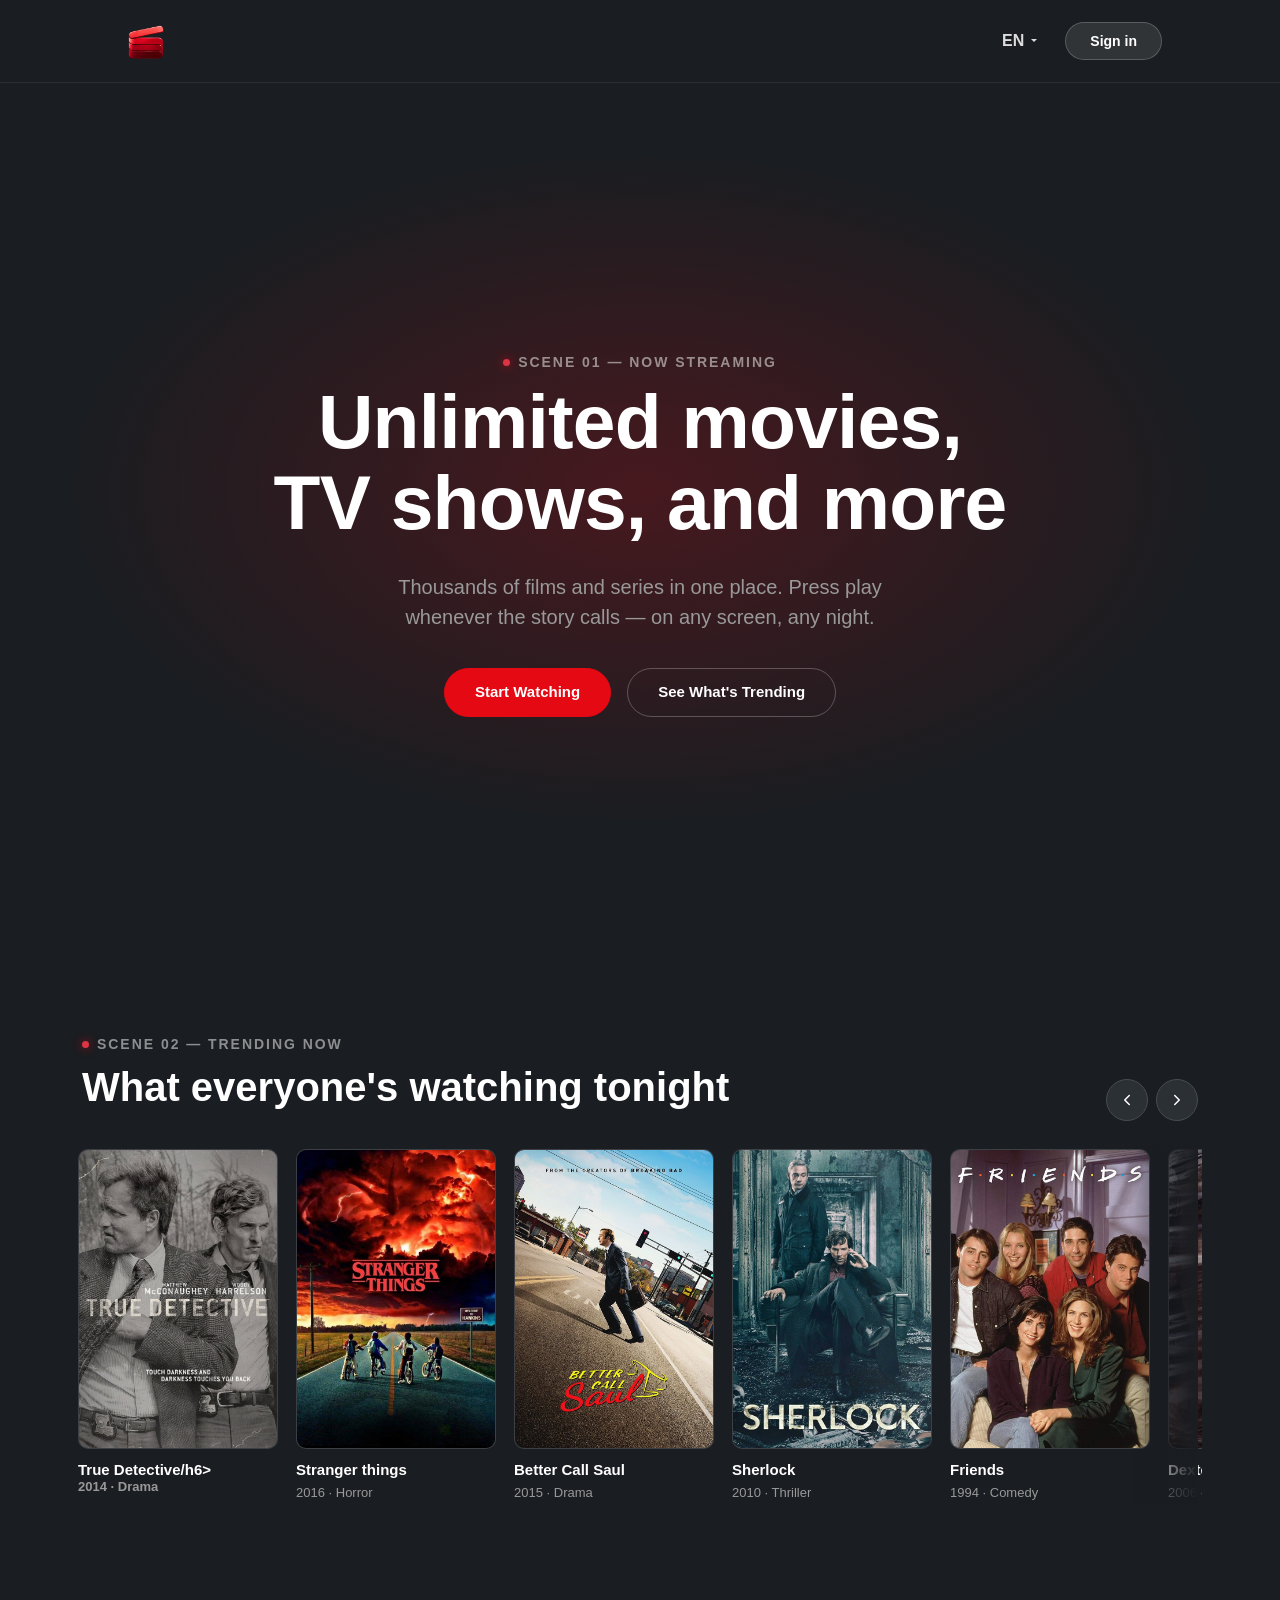
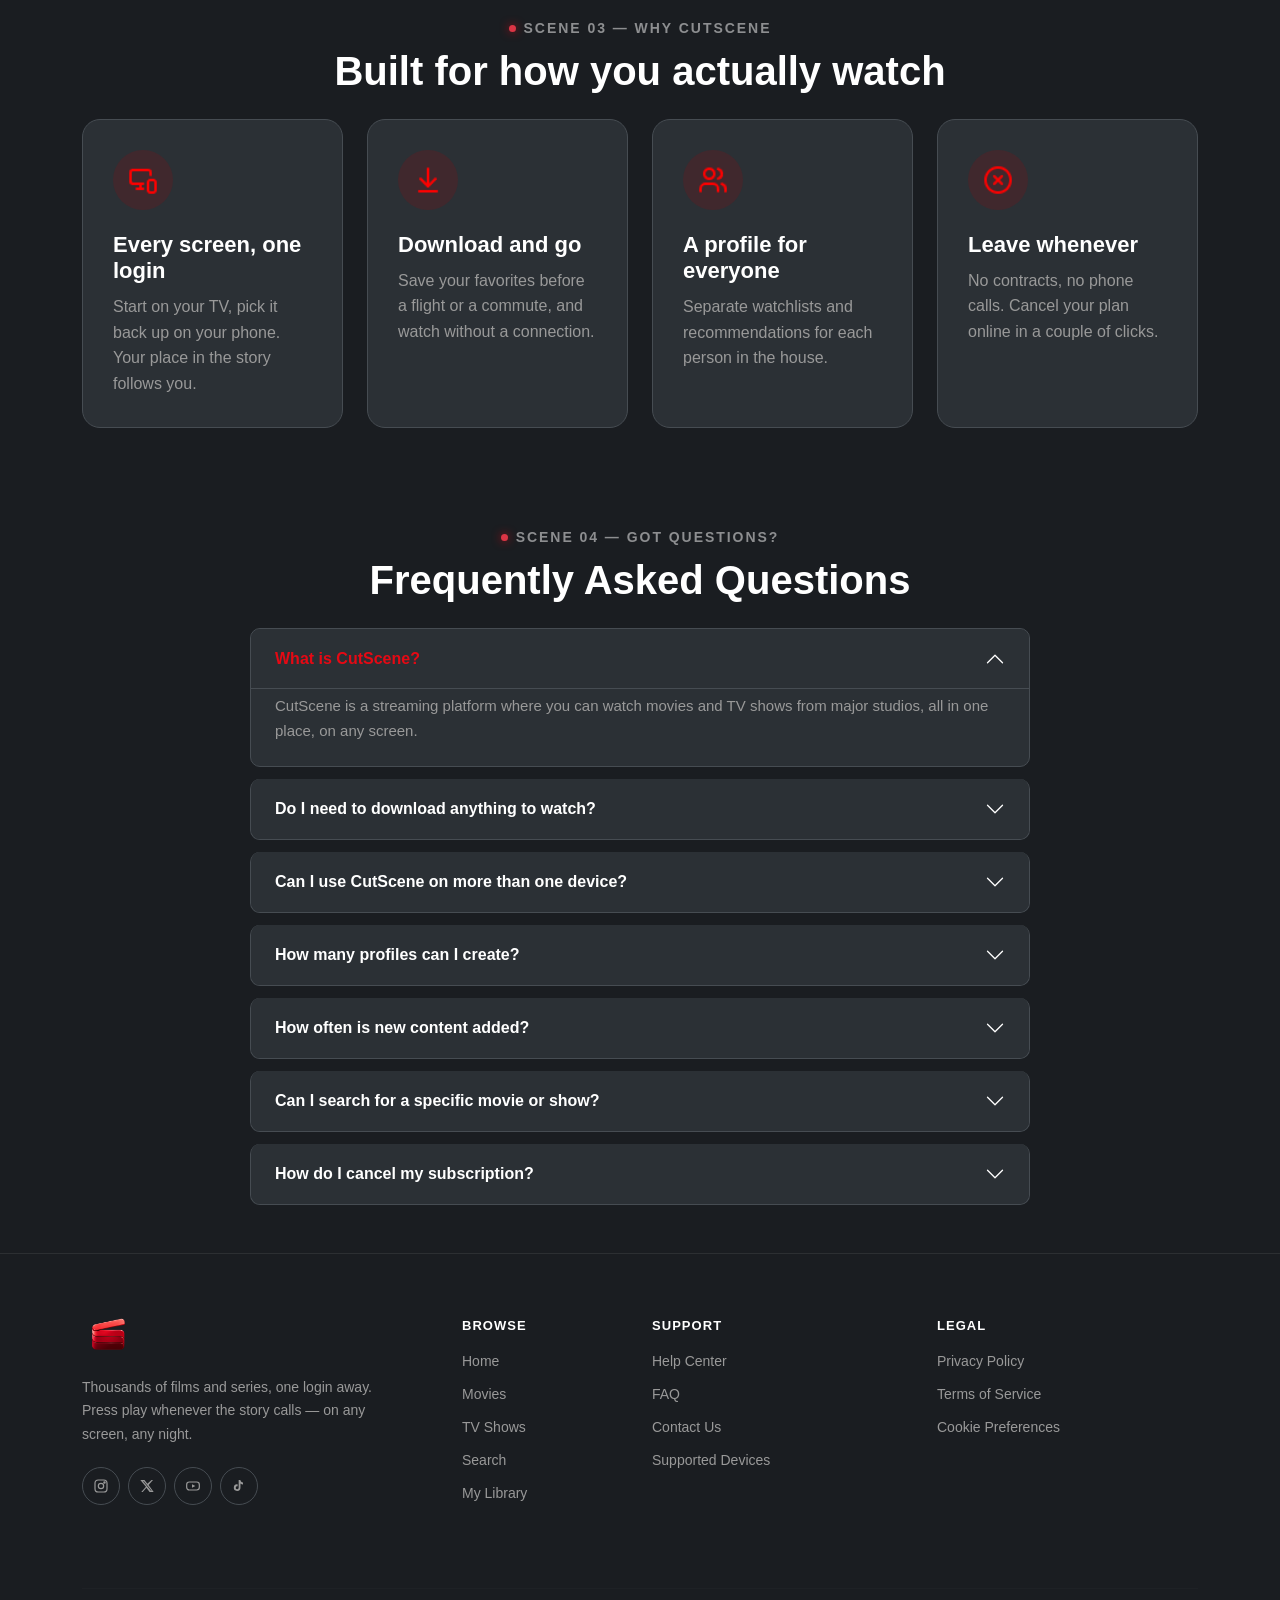
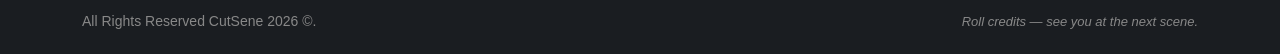
==== commit 7fdc2d59: "link up the index page with dashboard" ====
--- a/index.html
+++ b/index.html
@@ -87,7 +87,7 @@
             <a
               href="pages/home.html"
               class="btn btn-sign-in text-white rounded-pill fw-bold px-4"
-              >Start</a
+              >Sign in</a
             >
           </div>
         </div>
@@ -128,7 +128,7 @@
           class="hero-actions d-flex flex-column flex-sm-row justify-content-center align-items-center gap-3"
         >
           <a
-            href="pages/home.html"
+            href="./pages/dashboard.html"
             class="btn btn-primary-accent rounded-pill fw-bold"
             >Start Watching</a
           >
--- a/assets/css/home.css
+++ b/assets/css/home.css
@@ -398,7 +398,6 @@
 }
 
 .feature-card:hover .icon-box {
-    background-color: var(--color-accent);
     transform: scale(1.06);
 }
 
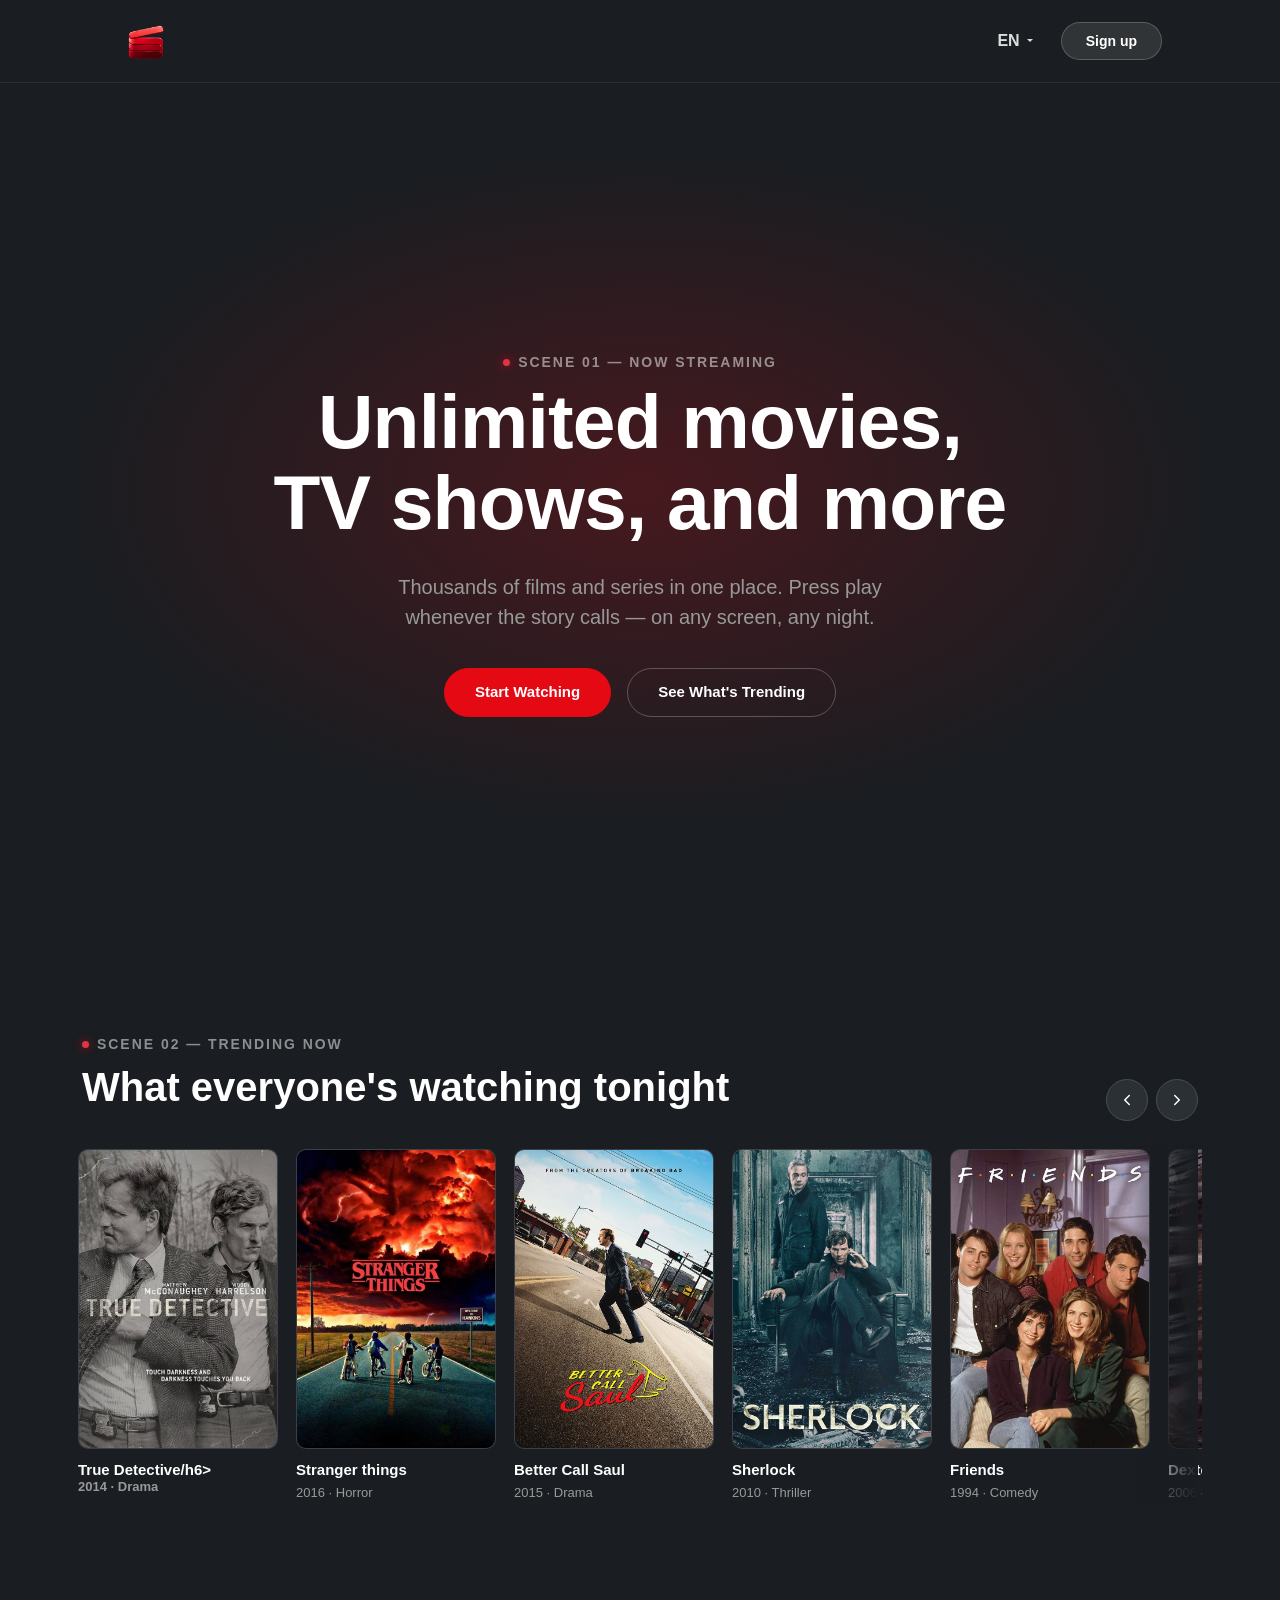
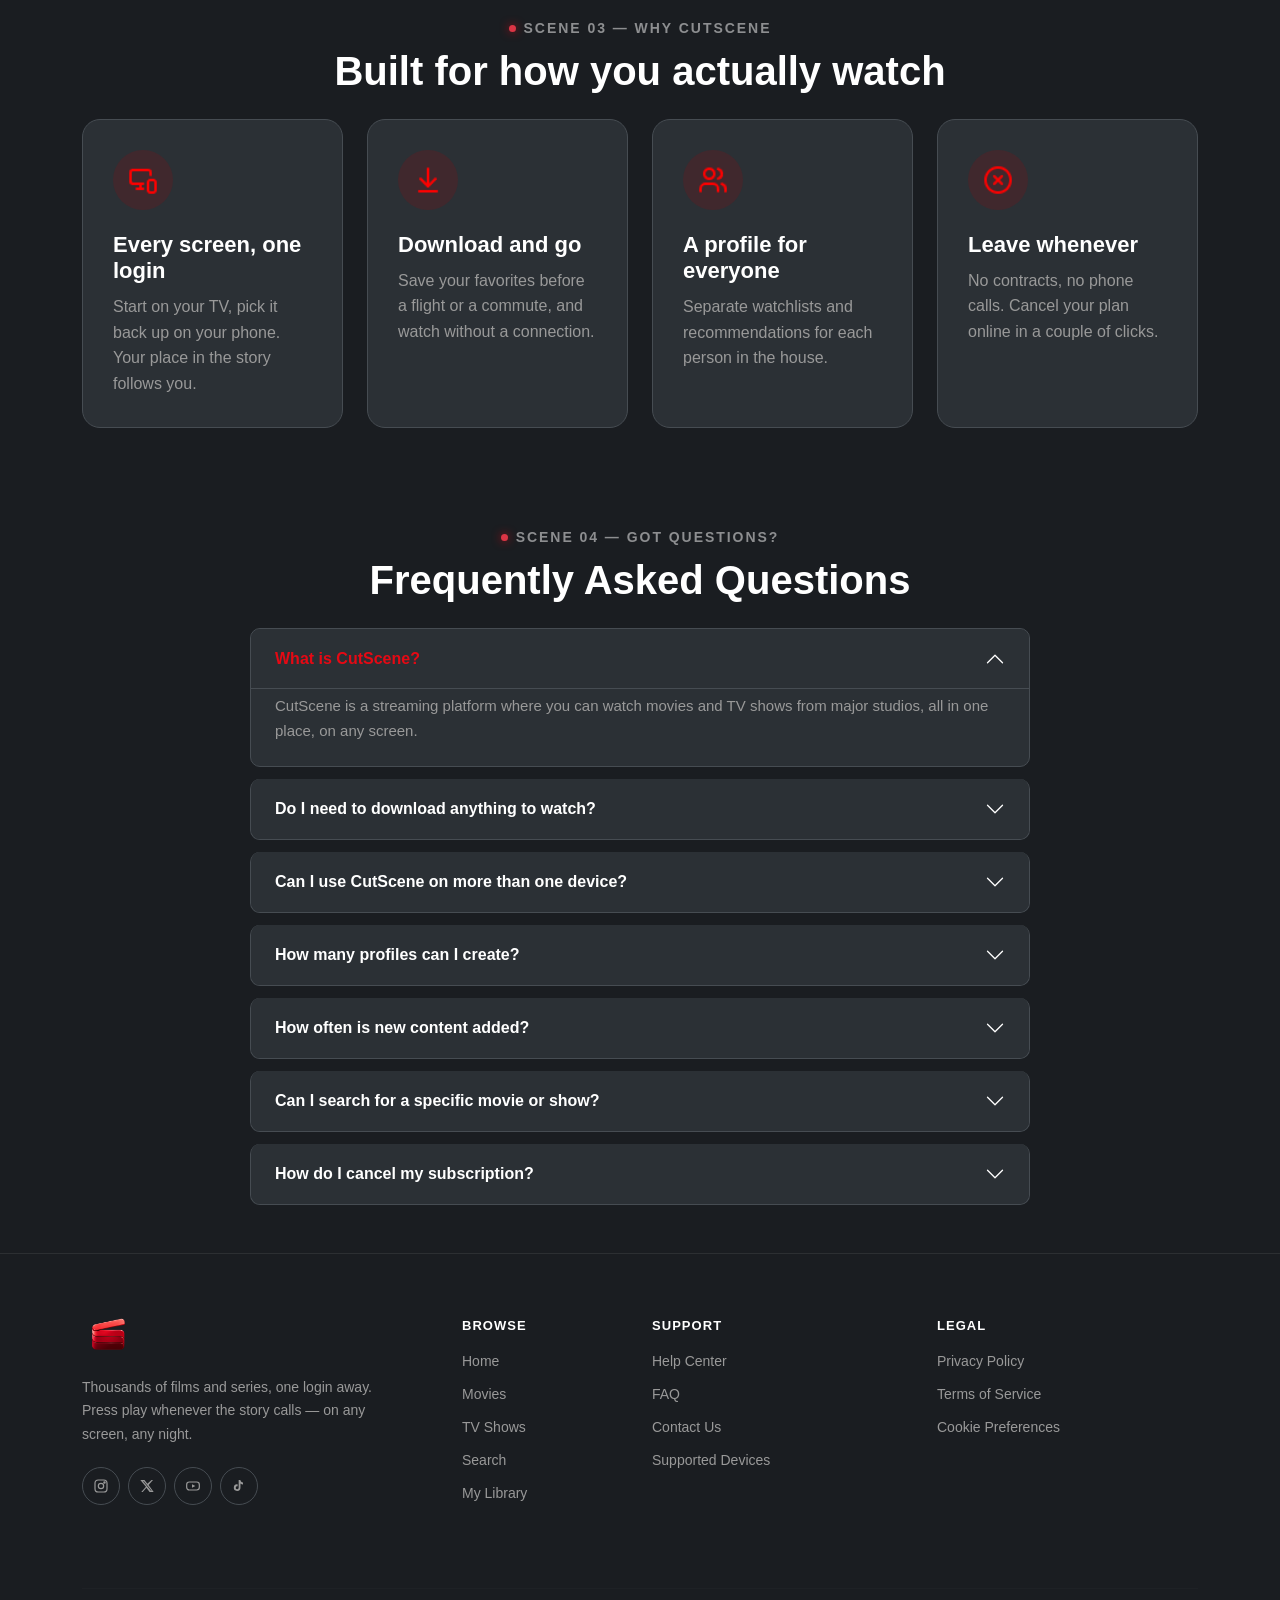
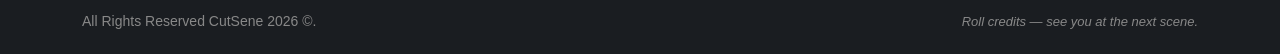
==== commit e0010638: "Merge branch 'masters' into sign-in" ====
--- a/index.html
+++ b/index.html
@@ -6,7 +6,7 @@
 
     <!-- ضبط أبعاد الشاشة لضمان تجاوب الموقع (Responsive) على كل الهواتف والشاشات -->
     <meta name="viewport" content="width=device-width, initial-scale=1.0" />
-
+    <link rel="icon" href="../assets/images/logo.png" />
     <!-- عنوان الصفحة الذي يظهر في أعلى التبويب بالموقع -->
     <title>
       Watch Best New Movies &amp; Shows from Biggest Studios | Cutscene
@@ -85,9 +85,9 @@
             <!-- زر البدء (Start Button) -->
             <!-- rounded-pill: تجعل حواف الزر دائرية تماماً (Capsule Style) -->
             <a
-              href="pages/home.html"
+              href="pages/signup.html"
               class="btn btn-sign-in text-white rounded-pill fw-bold px-4"
-              >Sign in</a
+              >Sign up</a
             >
           </div>
         </div>
